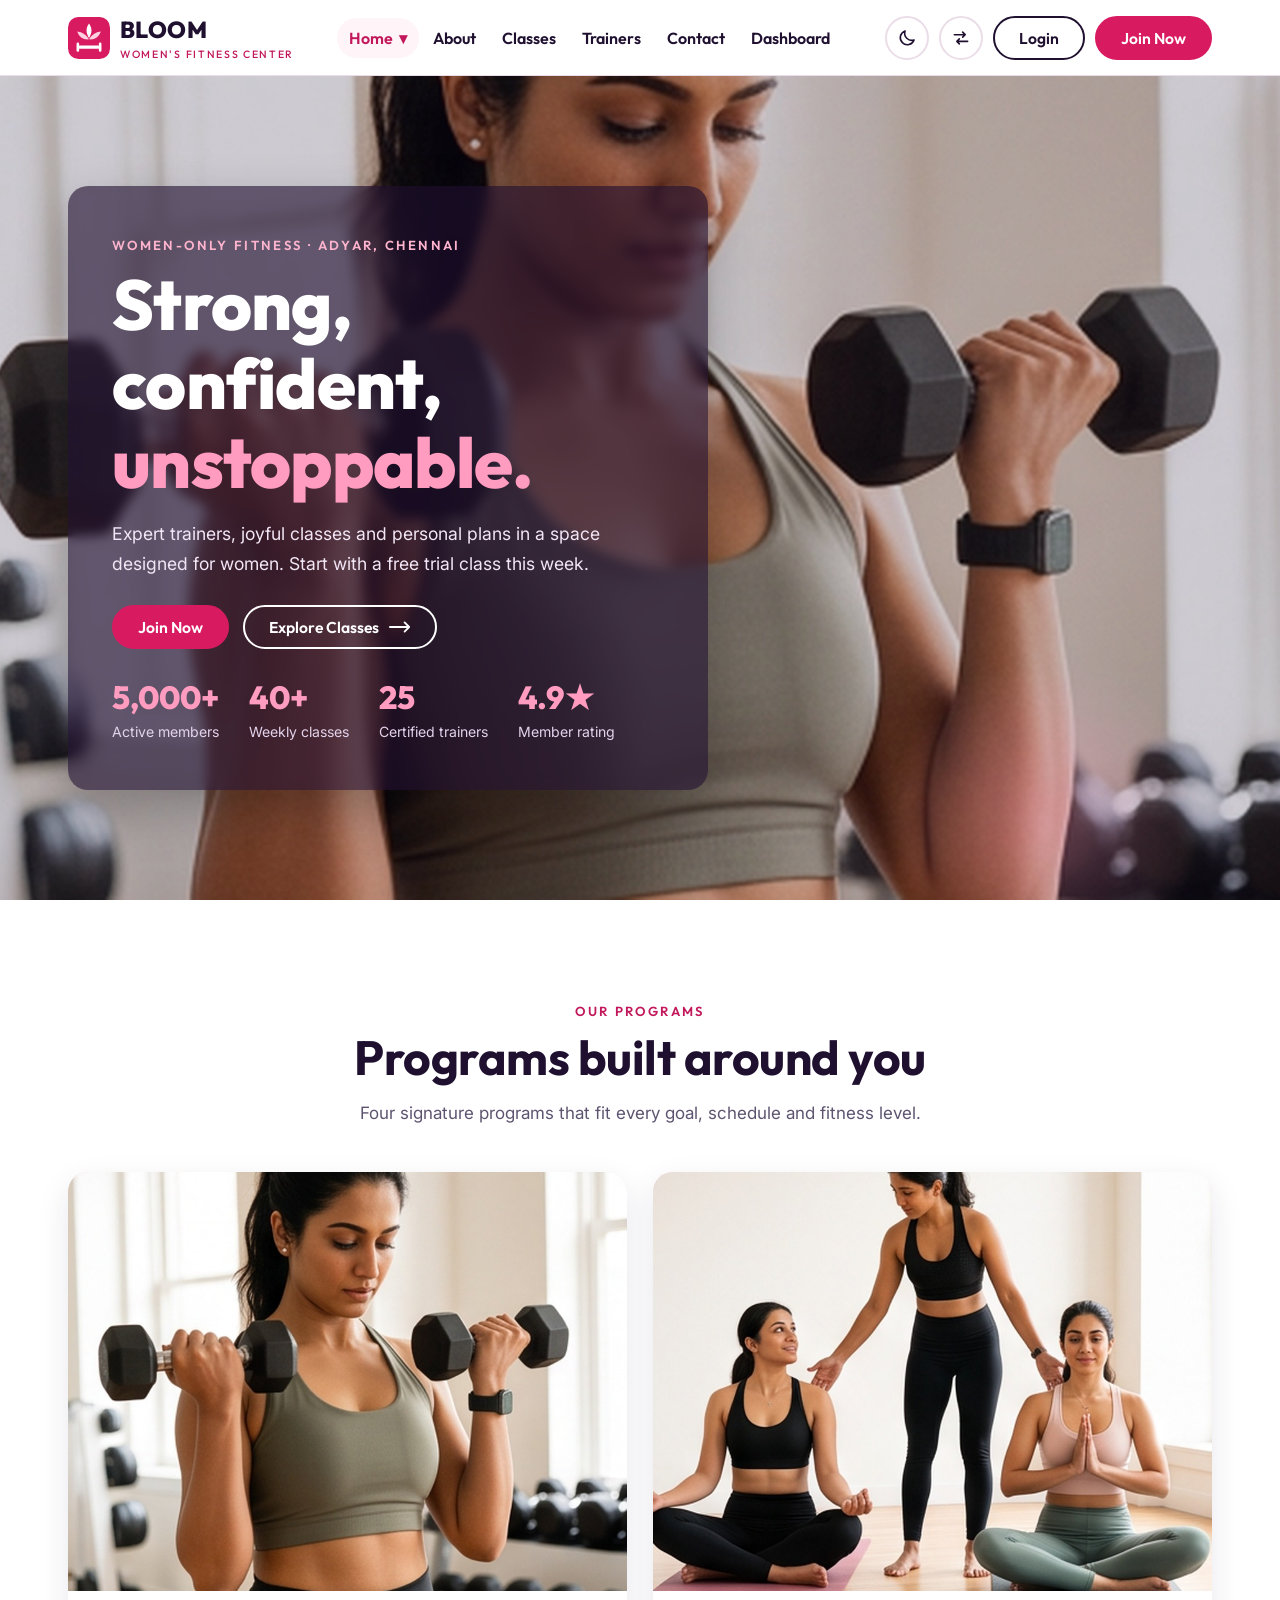
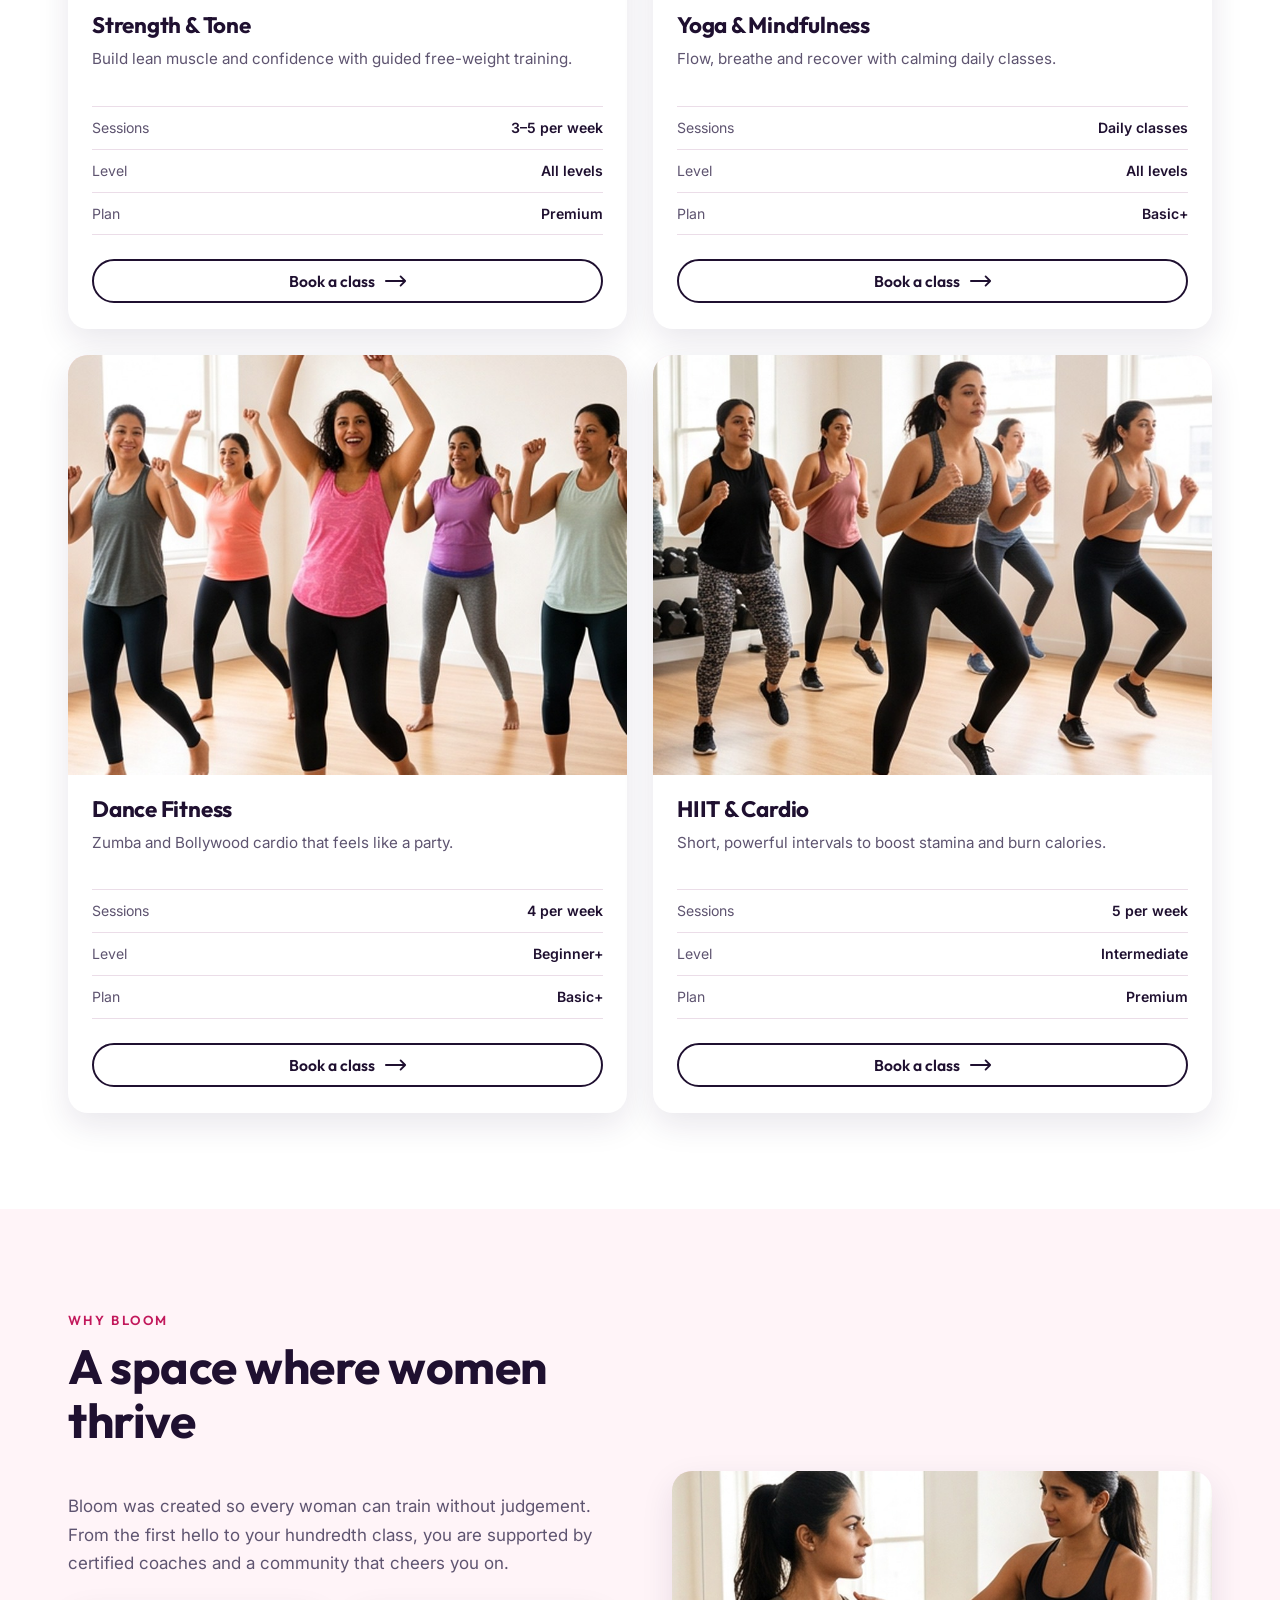
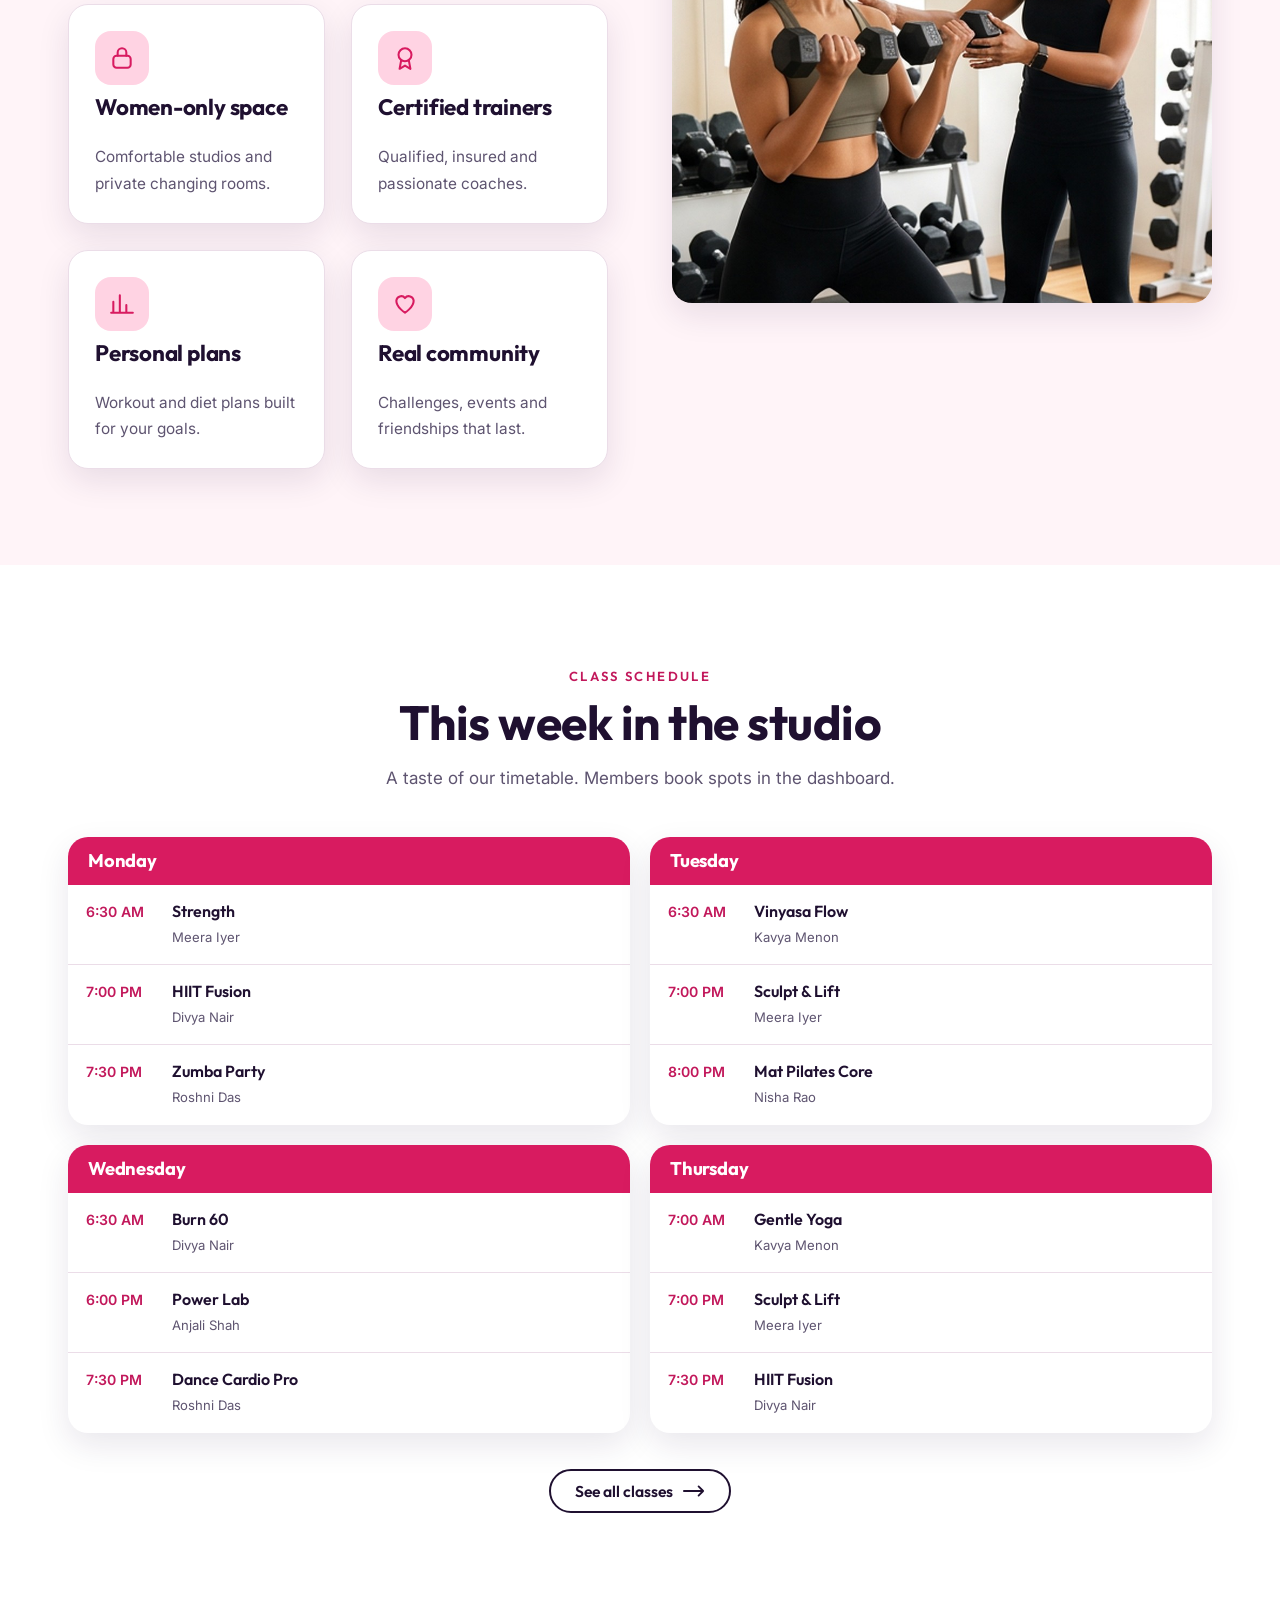
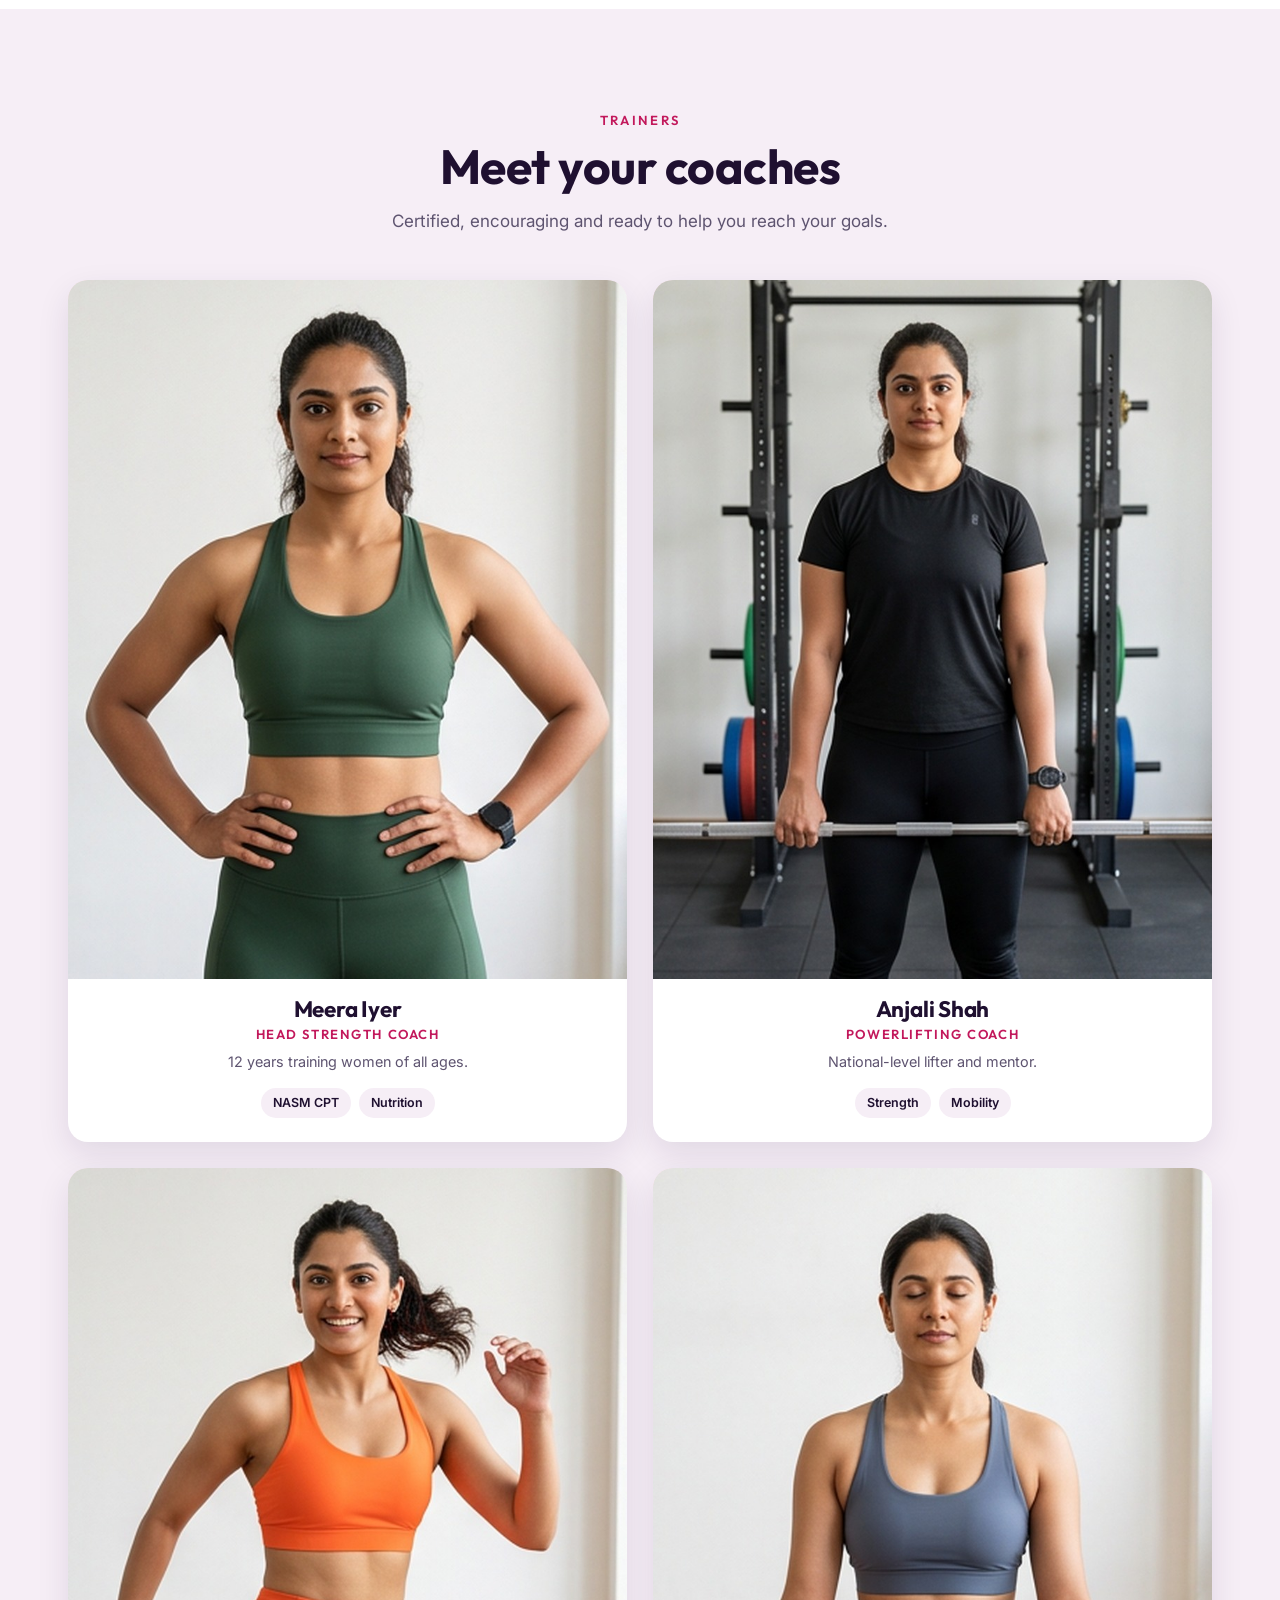
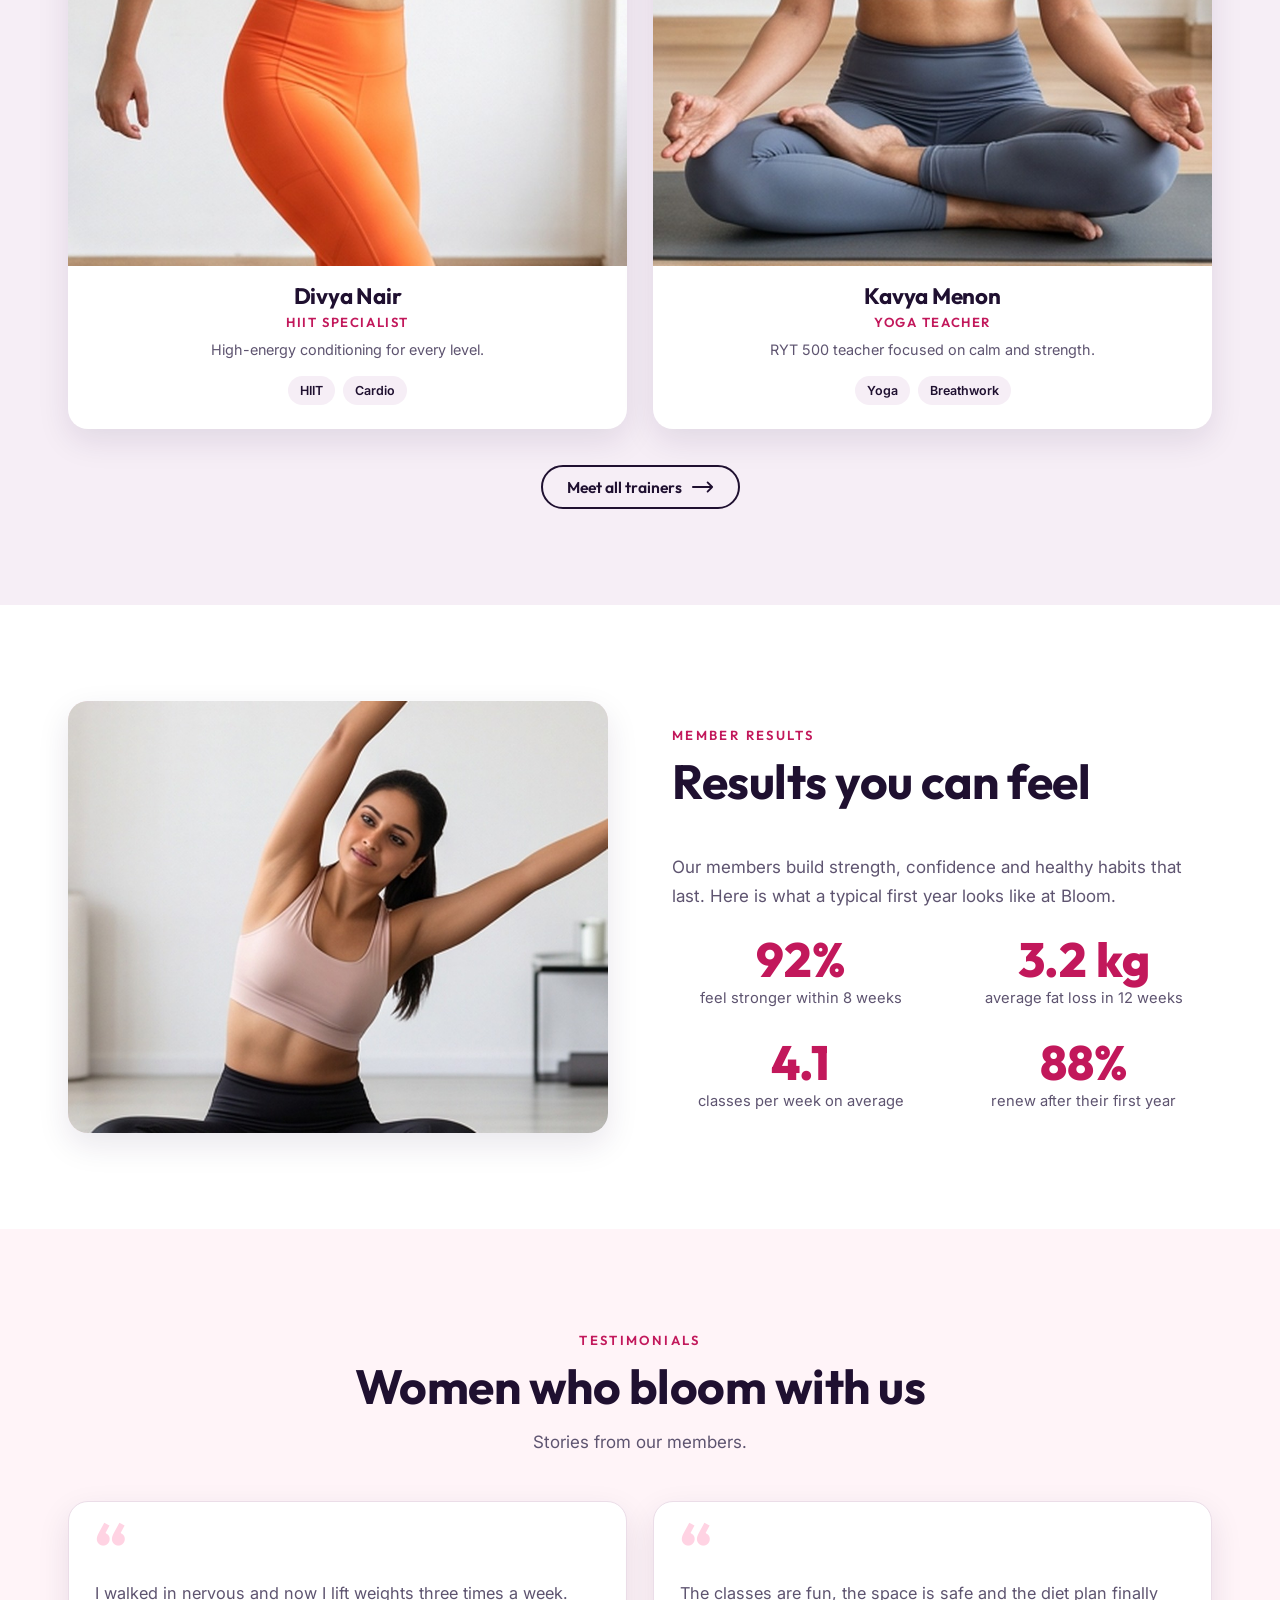
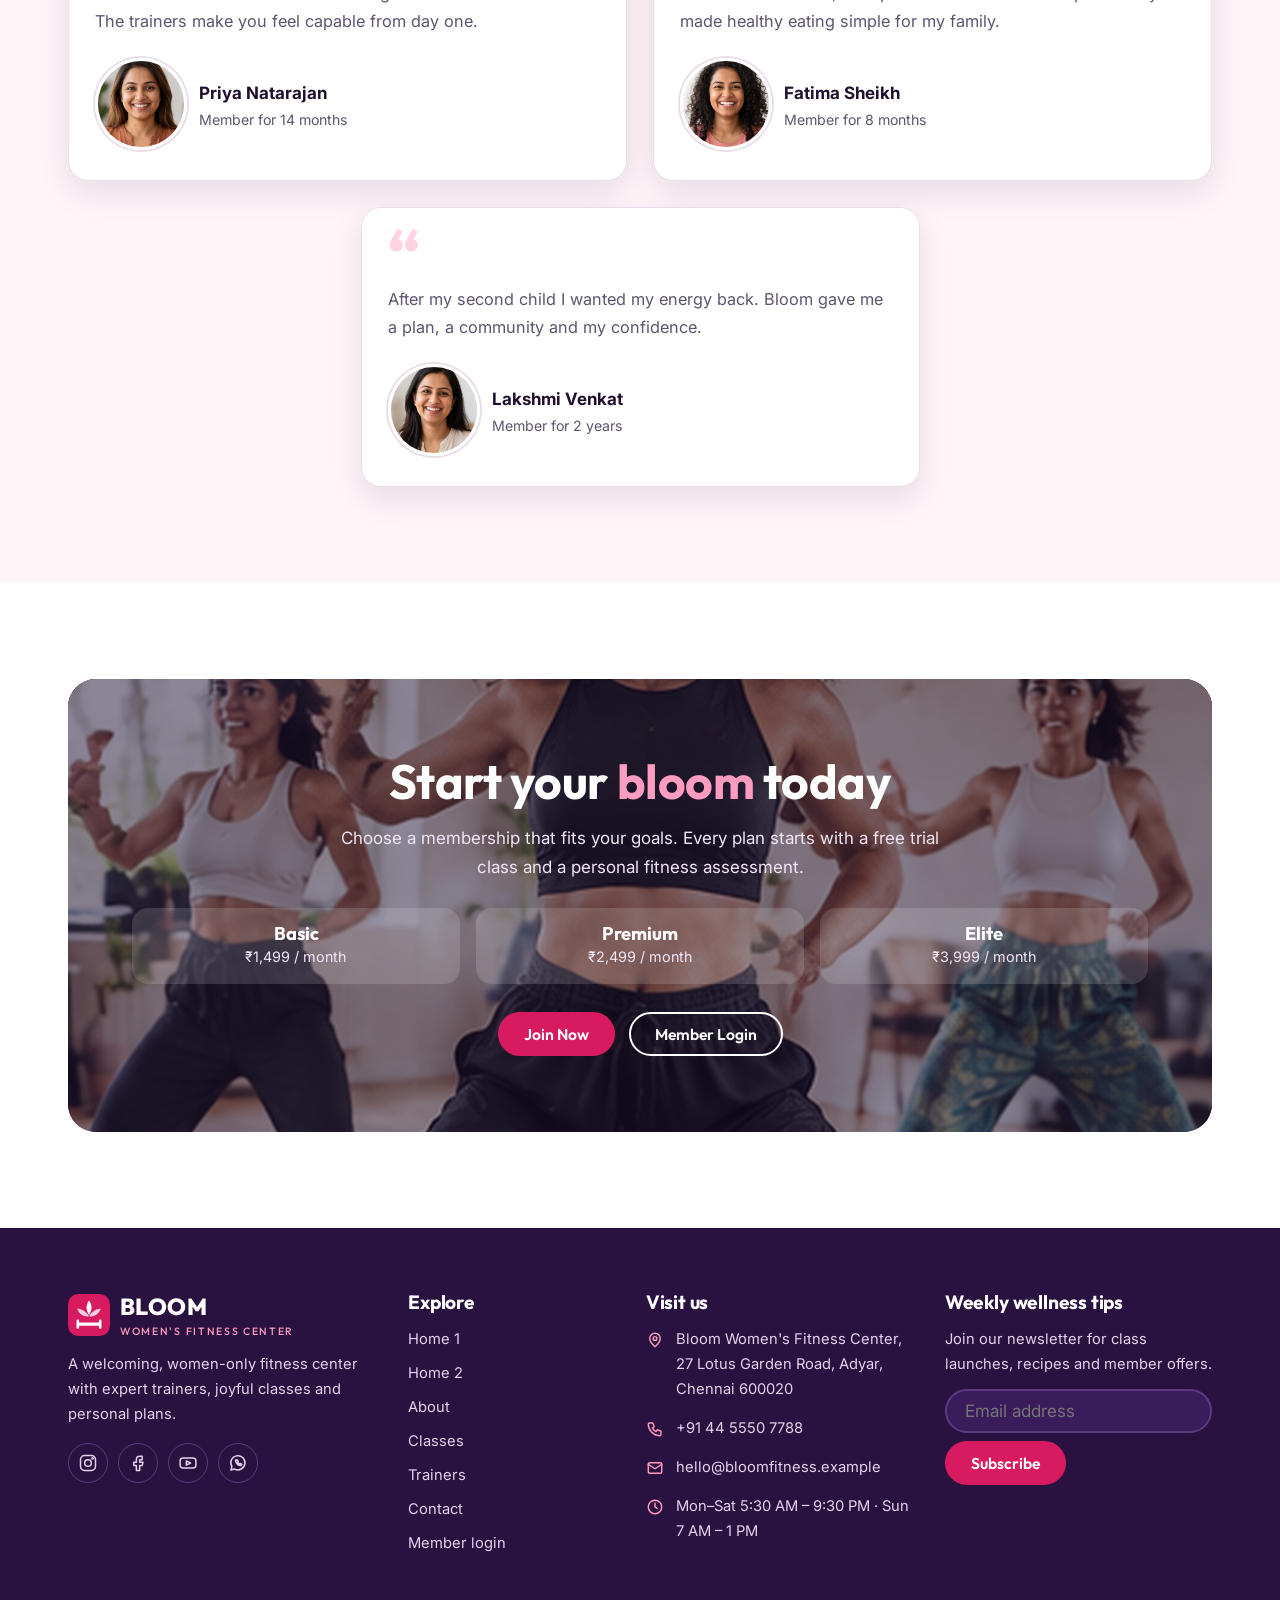
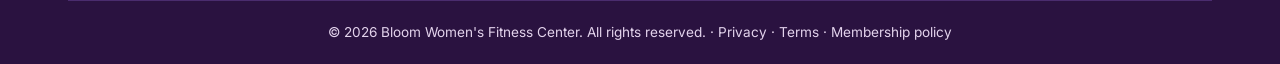
==== index.html @ cc5bb08a "first commit" ====
<!DOCTYPE html>
<html lang="en" dir="ltr">
  <head>
    <meta charset="utf-8">
    <meta name="viewport" content="width=device-width, initial-scale=1">
    <title>Women's Fitness Center in Chennai — Bloom Women's Fitness Center</title>
    <meta name="description" content="Bloom is a women-only fitness center in Chennai with expert trainers, joyful classes and a member dashboard.">
    <link rel="icon" type="image/svg+xml" href="assets/images/favicon.svg">
    <link rel="preconnect" href="https://fonts.googleapis.com">
    <link rel="preconnect" href="https://fonts.gstatic.com" crossorigin>
    <link href="https://fonts.googleapis.com/css2?family=Outfit:wght@500;600;700;800&family=Inter:wght@400;500;600&display=swap" rel="stylesheet">
    <link rel="stylesheet" href="assets/css/style.css">
    <script>
      try{var d=document.documentElement;d.dataset.theme=localStorage.getItem('theme')||'light';d.dir=localStorage.getItem('dir')||'ltr'}catch(e){}
    </script>
    <script defer src="assets/js/main.js"></script>
  </head>
  <body data-page="home1" data-layout="site">
    <div id="loader" role="status" aria-live="polite">
      <div class="ld">
        <svg viewBox="0 0 64 64" aria-hidden="true">
          <rect width="64" height="64" rx="16" fill="#D81B60"/>
          <path d="M32 10c5 7 5 14 0 22-5-8-5-15 0-22z" fill="#fff"/>
          <path d="M14 22c8 1 14 5 18 12-8 1-15-3-18-12zM50 22c-8 1-14 5-18 12 8 1 15-3 18-12z" fill="#FFD0E0"/>
          <path d="M18 46h28" stroke="#fff" stroke-width="5" stroke-linecap="round"/>
          <path d="M15 41v10M49 41v10" stroke="#fff" stroke-width="4" stroke-linecap="round"/>
        </svg>
        <b>BLOOM</b>
        <div class="ld-bar"><i></i></div>
        <span class="sr">Loading…</span>
      </div>
    </div>
    <noscript>
      <style>#loader{display:none}</style>
    </noscript>
    <div id="site-nav"></div>
    <main>
      <section class="hero">
        <div class="bgimg imgph" data-slot="img-01" aria-hidden="true"></div>
        <div class="wrap">
          <div class="hp">
            <span class="eyebrow">Women-only fitness · Adyar, Chennai</span>
            <h1>Strong, confident, <em>unstoppable.</em></h1>
            <p class="lead">
              Expert trainers, joyful classes and personal plans in a space designed for women. Start with a free trial class this week.
            </p>
            <div class="btns">
              <a class="btn btn-p" href="contact.html#join">Join Now</a>
              <a class="btn btn-w" href="classes.html">
                Explore Classes 
                <svg class="arr" viewBox="0 0 24 12" aria-hidden="true">
                  <path d="M1 6h21M17 1l5 5-5 5"/>
                </svg>
              </a>
            </div>
            <div class="hstats">
              <div><b>5,000+</b><span>Active members</span></div>
              <div><b>40+</b><span>Weekly classes</span></div>
              <div><b>25</b><span>Certified trainers</span></div>
              <div><b>4.9★</b><span>Member rating</span></div>
            </div>
          </div>
        </div>
      </section>
      <section class="sec ">
        <div class="wrap">
          <div class="head">
            <span class="eyebrow">Our programs</span>
            <h2>Programs built around you</h2>
            <p>Four signature programs that fit every goal, schedule and fitness level.</p>
          </div>
          <div class="grid g4">
            <article class="pc">
              <div class="ph">
                <div class="imgph" data-slot="img-02" data-alt="Woman lifting dumbbells during a strength workout" aria-hidden="true"></div>
              </div>
              <div class="lb">
                <h3>Strength & Tone</h3>
                <p>Build lean muscle and confidence with guided free-weight training.</p>
                <div class="facts">
                  <div><span>Sessions</span><b>3–5 per week</b></div>
                  <div><span>Level</span><b>All levels</b></div>
                  <div><span>Plan</span><b>Premium</b></div>
                </div>
                <a class="btn btn" href="dashboard.html#classes">
                  Book a class 
                  <svg class="arr" viewBox="0 0 24 12" aria-hidden="true">
                    <path d="M1 6h21M17 1l5 5-5 5"/>
                  </svg>
                </a>
              </div>
            </article>
            <article class="pc">
              <div class="ph">
                <div class="imgph" data-slot="img-03" data-alt="Women practicing yoga with an instructor" aria-hidden="true"></div>
              </div>
              <div class="lb">
                <h3>Yoga & Mindfulness</h3>
                <p>Flow, breathe and recover with calming daily classes.</p>
                <div class="facts">
                  <div><span>Sessions</span><b>Daily classes</b></div>
                  <div><span>Level</span><b>All levels</b></div>
                  <div><span>Plan</span><b>Basic+</b></div>
                </div>
                <a class="btn btn" href="dashboard.html#classes">
                  Book a class 
                  <svg class="arr" viewBox="0 0 24 12" aria-hidden="true">
                    <path d="M1 6h21M17 1l5 5-5 5"/>
                  </svg>
                </a>
              </div>
            </article>
            <article class="pc">
              <div class="ph">
                <div class="imgph" data-slot="img-04" data-alt="Group of women in black sportswear doing a dance fitness exercise" aria-hidden="true"></div>
              </div>
              <div class="lb">
                <h3>Dance Fitness</h3>
                <p>Zumba and Bollywood cardio that feels like a party.</p>
                <div class="facts">
                  <div><span>Sessions</span><b>4 per week</b></div>
                  <div><span>Level</span><b>Beginner+</b></div>
                  <div><span>Plan</span><b>Basic+</b></div>
                </div>
                <a class="btn btn" href="dashboard.html#classes">
                  Book a class 
                  <svg class="arr" viewBox="0 0 24 12" aria-hidden="true">
                    <path d="M1 6h21M17 1l5 5-5 5"/>
                  </svg>
                </a>
              </div>
            </article>
            <article class="pc">
              <div class="ph">
                <div class="imgph" data-slot="img-05" data-alt="Women exercising together in an industrial-style studio" aria-hidden="true"></div>
              </div>
              <div class="lb">
                <h3>HIIT & Cardio</h3>
                <p>Short, powerful intervals to boost stamina and burn calories.</p>
                <div class="facts">
                  <div><span>Sessions</span><b>5 per week</b></div>
                  <div><span>Level</span><b>Intermediate</b></div>
                  <div><span>Plan</span><b>Premium</b></div>
                </div>
                <a class="btn btn" href="dashboard.html#classes">
                  Book a class 
                  <svg class="arr" viewBox="0 0 24 12" aria-hidden="true">
                    <path d="M1 6h21M17 1l5 5-5 5"/>
                  </svg>
                </a>
              </div>
            </article>
          </div>
        </div>
      </section>
      <section class="sec alt">
        <div class="wrap">
          <div class="split">
            <div>
              <div class="head l">
                <span class="eyebrow">Why Bloom</span>
                <h2>A space where women thrive</h2>
              </div>
              <p>
                Bloom was created so every woman can train without judgement. From the first hello to your hundredth class, you are supported by certified coaches and a community that cheers you on.
              </p>
              <div class="grid g2" style="margin-top:26px">
                <div class="card">
                  <div class="ic">
                    <svg viewBox="0 0 24 24" aria-hidden="true">
                      <rect x="4" y="10" width="16" height="11" rx="3"/>
                      <path d="M8 10V7a4 4 0 0 1 8 0v3"/>
                    </svg>
                  </div>
                  <h3>Women-only space</h3>
                  <p>Comfortable studios and private changing rooms.</p>
                </div>
                <div class="card">
                  <div class="ic">
                    <svg viewBox="0 0 24 24" aria-hidden="true">
                      <circle cx="12" cy="9" r="6"/>
                      <path d="M8.5 14 7 22l5-3 5 3-1.5-8"/>
                    </svg>
                  </div>
                  <h3>Certified trainers</h3>
                  <p>Qualified, insured and passionate coaches.</p>
                </div>
                <div class="card">
                  <div class="ic">
                    <svg viewBox="0 0 24 24" aria-hidden="true">
                      <path d="M4 20V10M10 20V4M16 20v-7M22 20H2"/>
                    </svg>
                  </div>
                  <h3>Personal plans</h3>
                  <p>Workout and diet plans built for your goals.</p>
                </div>
                <div class="card">
                  <div class="ic">
                    <svg viewBox="0 0 24 24" aria-hidden="true">
                      <path d="M12 20s-8-5-8-11a4.5 4.5 0 0 1 8-2.5A4.5 4.5 0 0 1 20 9c0 6-8 11-8 11z"/>
                    </svg>
                  </div>
                  <h3>Real community</h3>
                  <p>Challenges, events and friendships that last.</p>
                </div>
              </div>
            </div>
            <div class="imgph" data-slot="img-06" data-alt="Woman doing strength training with a personal trainer in a gym" aria-hidden="true"></div>
          </div>
        </div>
      </section>
      <section class="sec ">
        <div class="wrap">
          <div class="head">
            <span class="eyebrow">Class schedule</span>
            <h2>This week in the studio</h2>
            <p>A taste of our timetable. Members book spots in the dashboard.</p>
          </div>
          <div class="week">
            <div class="day">
              <h3>Monday</h3>
              <div class="slots">
                <div class="slot">
                  <time>6:30 AM</time>
                  <div><b>Strength</b><span>Meera Iyer</span></div>
                </div>
                <div class="slot">
                  <time>7:00 PM</time>
                  <div><b>HIIT Fusion</b><span>Divya Nair</span></div>
                </div>
                <div class="slot">
                  <time>7:30 PM</time>
                  <div><b>Zumba Party</b><span>Roshni Das</span></div>
                </div>
              </div>
            </div>
            <div class="day">
              <h3>Tuesday</h3>
              <div class="slots">
                <div class="slot">
                  <time>6:30 AM</time>
                  <div><b>Vinyasa Flow</b><span>Kavya Menon</span></div>
                </div>
                <div class="slot">
                  <time>7:00 PM</time>
                  <div><b>Sculpt & Lift</b><span>Meera Iyer</span></div>
                </div>
                <div class="slot">
                  <time>8:00 PM</time>
                  <div><b>Mat Pilates Core</b><span>Nisha Rao</span></div>
                </div>
              </div>
            </div>
            <div class="day">
              <h3>Wednesday</h3>
              <div class="slots">
                <div class="slot">
                  <time>6:30 AM</time>
                  <div><b>Burn 60</b><span>Divya Nair</span></div>
                </div>
                <div class="slot">
                  <time>6:00 PM</time>
                  <div><b>Power Lab</b><span>Anjali Shah</span></div>
                </div>
                <div class="slot">
                  <time>7:30 PM</time>
                  <div><b>Dance Cardio Pro</b><span>Roshni Das</span></div>
                </div>
              </div>
            </div>
            <div class="day">
              <h3>Thursday</h3>
              <div class="slots">
                <div class="slot">
                  <time>7:00 AM</time>
                  <div><b>Gentle Yoga</b><span>Kavya Menon</span></div>
                </div>
                <div class="slot">
                  <time>7:00 PM</time>
                  <div><b>Sculpt & Lift</b><span>Meera Iyer</span></div>
                </div>
                <div class="slot">
                  <time>7:30 PM</time>
                  <div><b>HIIT Fusion</b><span>Divya Nair</span></div>
                </div>
              </div>
            </div>
          </div>
          <div class="btns" style="justify-content:center;margin-top:36px">
            <a class="btn btn" href="classes.html">
              See all classes 
              <svg class="arr" viewBox="0 0 24 12" aria-hidden="true">
                <path d="M1 6h21M17 1l5 5-5 5"/>
              </svg>
            </a>
          </div>
        </div>
      </section>
      <section class="sec alt2">
        <div class="wrap">
          <div class="head">
            <span class="eyebrow">Trainers</span>
            <h2>Meet your coaches</h2>
            <p>Certified, encouraging and ready to help you reach your goals.</p>
          </div>
          <div class="grid g4">
            <article class="tc">
              <div class="imgph" data-slot="img-07" data-alt="Confident woman in activewear standing in a gym" aria-hidden="true"></div>
              <div class="lb">
                <h3>Meera Iyer</h3>
                <span class="role">Head strength coach</span>
                <p>12 years training women of all ages.</p>
                <div class="chips"><span class="chip">NASM CPT</span><span class="chip">Nutrition</span></div>
              </div>
            </article>
            <article class="tc">
              <div class="imgph" data-slot="img-08" data-alt="Strong woman posing with arms crossed after a workout" aria-hidden="true"></div>
              <div class="lb">
                <h3>Anjali Shah</h3>
                <span class="role">Powerlifting coach</span>
                <p>National-level lifter and mentor.</p>
                <div class="chips"><span class="chip">Strength</span><span class="chip">Mobility</span></div>
              </div>
            </article>
            <article class="tc">
              <div class="imgph" data-slot="img-09" data-alt="Woman in sportswear standing confidently in a gym" aria-hidden="true"></div>
              <div class="lb">
                <h3>Divya Nair</h3>
                <span class="role">HIIT specialist</span>
                <p>High-energy conditioning for every level.</p>
                <div class="chips"><span class="chip">HIIT</span><span class="chip">Cardio</span></div>
              </div>
            </article>
            <article class="tc">
              <div class="imgph" data-slot="img-10" data-alt="Woman flexing during a strength training session" aria-hidden="true"></div>
              <div class="lb">
                <h3>Kavya Menon</h3>
                <span class="role">Yoga teacher</span>
                <p>RYT 500 teacher focused on calm and strength.</p>
                <div class="chips"><span class="chip">Yoga</span><span class="chip">Breathwork</span></div>
              </div>
            </article>
          </div>
          <div class="btns" style="justify-content:center;margin-top:36px">
            <a class="btn btn" href="trainers.html">
              Meet all trainers 
              <svg class="arr" viewBox="0 0 24 12" aria-hidden="true">
                <path d="M1 6h21M17 1l5 5-5 5"/>
              </svg>
            </a>
          </div>
        </div>
      </section>
      <section class="sec ">
        <div class="wrap">
          <div class="split rev">
            <div>
              <div class="head l">
                <span class="eyebrow">Member results</span>
                <h2>Results you can feel</h2>
              </div>
              <p>
                Our members build strength, confidence and healthy habits that last. Here is what a typical first year looks like at Bloom.
              </p>
              <div class="grid g2" style="margin-top:24px">
                <div class="stat"><b>92%</b><span>feel stronger within 8 weeks</span></div>
                <div class="stat"><b>3.2 kg</b><span>average fat loss in 12 weeks</span></div>
                <div class="stat"><b>4.1</b><span>classes per week on average</span></div>
                <div class="stat"><b>88%</b><span>renew after their first year</span></div>
              </div>
            </div>
            <div class="imgph" data-slot="img-11" data-alt="Woman stretching in a bright minimalist studio" aria-hidden="true"></div>
          </div>
        </div>
      </section>
      <section class="sec alt">
        <div class="wrap">
          <div class="head">
            <span class="eyebrow">Testimonials</span>
            <h2>Women who bloom with us</h2>
            <p>Stories from our members.</p>
          </div>
          <div class="grid ">
            <div class="card qc">
              <span class="qm">“</span>
              <p>
                I walked in nervous and now I lift weights three times a week. The trainers make you feel capable from day one.
              </p>
              <div class="who">
                <span class="av pic imgph" data-slot="img-12"></span>
                <div><b>Priya Natarajan</b><small>Member for 14 months</small></div>
              </div>
            </div>
            <div class="card qc">
              <span class="qm">“</span>
              <p>
                The classes are fun, the space is safe and the diet plan finally made healthy eating simple for my family.
              </p>
              <div class="who">
                <span class="av pic imgph" data-slot="img-13"></span>
                <div><b>Fatima Sheikh</b><small>Member for 8 months</small></div>
              </div>
            </div>
            <div class="card qc">
              <span class="qm">“</span>
              <p>
                After my second child I wanted my energy back. Bloom gave me a plan, a community and my confidence.
              </p>
              <div class="who">
                <span class="av pic imgph" data-slot="img-14"></span>
                <div><b>Lakshmi Venkat</b><small>Member for 2 years</small></div>
              </div>
            </div>
          </div>
        </div>
      </section>
      <section class="sec ">
        <div class="wrap">
          <div class="cta">
            <div class="bgimg imgph" data-slot="img-15" aria-hidden="true"></div>
            <h2>Start your <em>bloom</em>  today</h2>
            <p>
              Choose a membership that fits your goals. Every plan starts with a free trial class and a personal fitness assessment.
            </p>
            <div class="mini">
              <div><b>Basic</b> ₹1,499 / month</div>
              <div><b>Premium</b> ₹2,499 / month</div>
              <div><b>Elite</b> ₹3,999 / month</div>
            </div>
            <div class="btns">
              <a class="btn btn-p" href="contact.html#join">Join Now</a>
              <a class="btn btn-w" href="login.html">Member Login</a>
            </div>
          </div>
        </div>
      </section>
    </main>
    <div id="site-footer"></div>
  </body>
</html>
---- assets/css/style.css ----
:root {
  --bg: #fff;
  --surface: #fff;
  --alt: #FFF4F8;
  --alt2: #F6EEF6;
  --ink: #1F1030;
  --muted: #5E5470;
  --line: #EBDDE8;
  --brand: #D81B60;
  --brandD: #B3124D;
  --brandT: #C2185B;
  --soft: #FFD3E3;
  --plum: #2A1240;
  --sh: 0 12px 32px rgba(42,18,64,.10);
  --nav-h: 76px;
  --hero-h: clamp(400px,52vh,500px);
  --ctl: 44px;
  --r: 20px;
  --dhh: 64px;
}

[data-theme=dark] {
  --bg: #140A1F;
  --surface: #21123A;
  --alt: #1A0E2C;
  --alt2: #1D1030;
  --ink: #F6ECF6;
  --muted: #BFB0CF;
  --line: #38235A;
  --brandT: #FF8DB4;
  --soft: #4A2150;
  --sh: 0 12px 32px rgba(0,0,0,.45);
}

* {
  box-sizing: border-box;
  margin: 0;
}

html {
  scroll-behavior: smooth;
  scroll-padding-top: 90px;
}

body {
  font: 400 1.0625rem/1.7 "Inter",system-ui,-apple-system,"Segoe UI",sans-serif;
  background: var(--bg);
  color: var(--ink);
  overflow-wrap: anywhere;
}

img {
  max-width: 100%;
  display: block;
}

a {
  color: inherit;
  text-decoration: none;
}

h1,h2,h3,h4 {
  font-family: "Outfit","Inter",sans-serif;
  font-weight: 700;
  line-height: 1.12;
  color: var(--ink);
  letter-spacing: -.01em;
}

h1 {
  font-size: clamp(2.4rem,6vw,4.4rem);
  font-weight: 800;
}

h2 {
  font-size: clamp(1.9rem,4vw,3rem);
}

h3 {
  font-size: 1.4rem;
}

h4 {
  font-size: 1.1rem;
}

.wrap {
  width: 100%;
  max-width: 1200px;
  margin-inline: auto;
  padding-inline: clamp(14px,4vw,28px);
}

.eyebrow {
  display: inline-block;
  color: var(--brandT);
  font: 600 .82rem "Outfit",sans-serif;
  letter-spacing: .18em;
  text-transform: uppercase;
  margin-bottom: 12px;
}

.sec {
  padding-block: clamp(56px,8vw,96px);
  background: var(--bg);
}

.sec.alt {
  background: var(--alt);
}

.sec.alt2 {
  background: var(--alt2);
}

.dk {
  --ink: #fff;
  --muted: #E3D3EC;
  --line: rgba(255,255,255,.2);
  --surface: #3A1B5C;
  --brandT: #FF9CBF;
  background: var(--plum);
  color: #fff;
}

.head {
  max-width: 720px;
  margin: 0 auto 44px;
  text-align: center;
}

.head p {
  color: var(--muted);
  margin-top: 14px;
}

.head.l {
  margin-inline: 0;
  text-align: start;
}

.btn {
  display: inline-flex;
  align-items: center;
  justify-content: center;
  gap: 10px;
  height: var(--ctl);
  padding: 0 24px;
  border-radius: 999px;
  font: 600 .98rem "Outfit",sans-serif;
  border: 2px solid var(--ink);
  background: transparent;
  color: var(--ink);
  cursor: pointer;
  white-space: nowrap;
  transition: transform .15s,background .15s;
}

.btn:hover {
  transform: translateY(-2px);
}

.btn-p {
  background: var(--brand);
  border-color: var(--brand);
  color: #fff;
}

.btn-p:hover {
  background: var(--brandD);
  border-color: var(--brandD);
}

.btn-w {
  border-color: #fff;
  color: #fff;
}

.btns {
  display: flex;
  flex-wrap: wrap;
  gap: 14px;
}

.arr {
  width: 22px;
  height: 12px;
  fill: none;
  stroke: currentColor;
  stroke-width: 2;
  stroke-linecap: round;
  stroke-linejoin: round;
  flex: none;
}

[dir=rtl] .arr {
  transform: scaleX(-1);
}

:focus-visible {
  outline: 3px solid var(--brand);
  outline-offset: 2px;
}

.dk :focus-visible,.hero :focus-visible,.phero :focus-visible {
  outline-color: #fff;
}

.sr {
  position: absolute;
  width: 1px;
  height: 1px;
  overflow: hidden;
  clip: rect(0 0 0 0);
  white-space: nowrap;
}

#site-nav {
  position: sticky;
  top: 0;
  z-index: 60;
}

.nav {
  position: relative;
  background: var(--bg);
  border-bottom: 1px solid var(--line);
  height: var(--nav-h);
}

.nav .wrap {
  max-width: 1360px;
  display: flex;
  align-items: center;
  justify-content: space-between;
  height: 100%;
  gap: 16px;
}

.logo {
  display: flex;
  align-items: center;
  gap: 10px;
  flex: none;
}

.logo svg {
  width: 42px;
  height: 42px;
  flex: none;
}

.logo .lt {
  display: grid;
  line-height: 1;
}

.logo b {
  font: 800 1.45rem "Outfit",sans-serif;
  letter-spacing: .02em;
  color: var(--ink);
}

.logo small {
  font: 500 .66rem "Outfit",sans-serif;
  letter-spacing: .16em;
  text-transform: uppercase;
  color: var(--brandT);
  margin-top: 3px;
  white-space: nowrap;
}

.panel {
  position: absolute;
  inset-inline: 0;
  top: var(--nav-h);
  flex-direction: column;
  align-items: stretch;
  gap: 16px;
  background: var(--bg);
  border-bottom: 1px solid var(--line);
  padding: 16px clamp(14px,4vw,28px) 22px;
  max-height: calc(100vh - var(--nav-h));
  overflow-y: auto;
  display: none;
}

.panel.open {
  display: flex;
}

.links {
  display: flex;
  flex-direction: column;
  align-items: stretch;
  list-style: none;
  padding: 0;
}

.links>li {
  position: relative;
}

.links a,.dd-btn {
  display: flex;
  align-items: center;
  justify-content: space-between;
  gap: 6px;
  width: 100%;
  padding: 14px 12px;
  font: 600 1rem "Outfit",sans-serif;
  background: none;
  border: 0;
  color: var(--ink);
  cursor: pointer;
  white-space: nowrap;
  border-radius: 10px;
}

.links .on {
  color: var(--brandT);
  background: var(--alt);
}

.dd-menu {
  display: none;
  list-style: none;
  padding: 0 0 0 14px;
}

.dd.open .dd-menu {
  display: block;
}

[dir=rtl] .dd-menu {
  padding: 0 14px 0 0;
}

.dd-menu small {
  display: block;
  font: 500 .75rem Inter,sans-serif;
  color: var(--muted);
}

.actions {
  display: flex;
  flex-wrap: wrap;
  align-items: center;
  gap: 10px;
}

.actions .btn {
  flex: 1 1 140px;
}

.icon-btn {
  height: var(--ctl);
  width: var(--ctl);
  min-width: var(--ctl);
  border-radius: 50%;
  border: 2px solid var(--line);
  background: var(--surface);
  color: var(--ink);
  cursor: pointer;
  display: inline-grid;
  place-items: center;
  flex: none;
}

.icon-btn svg {
  width: 20px;
  height: 20px;
  fill: none;
  stroke: currentColor;
  stroke-width: 1.9;
  stroke-linecap: round;
  stroke-linejoin: round;
}

@media(hover:hover) {
  .icon-btn:hover {
    background: var(--brand);
    border-color: var(--brand);
    color: #fff;
  }
}

.burger {
  display: inline-grid;
}

.burger svg.x {
  display: none;
}

.burger[aria-expanded=true] svg.m {
  display: none;
}

.burger[aria-expanded=true] svg.x {
  display: block;
}

.burger[aria-expanded=true] {
  background: var(--brand);
  border-color: var(--brand);
  color: #fff;
}

@media(min-width:1181px) {
  .burger {
    display: none;
  }
  .panel {
    display: contents!important;
  }
  .links {
    flex-direction: row;
    align-items: center;
    gap: 2px;
  }
  .links a,.dd-btn {
    width: auto;
    padding: 10px 12px;
    border-radius: 999px;
  }
  .dd-menu {
    position: absolute;
    inset-inline-start: 0;
    top: 100%;
    min-width: 200px;
    background: var(--surface);
    border: 1px solid var(--line);
    border-radius: 16px;
    box-shadow: var(--sh);
    padding: 8px;
    z-index: 5;
  }
  [dir=rtl] .dd-menu {
    padding: 8px;
  }
  .actions {
    flex-wrap: nowrap;
  }
  .actions .btn {
    flex: none;
  }
}

.hero {
  position: relative;
  width: 100%;
  min-height: calc(100vh - var(--nav-h));
  min-height: calc(100svh - var(--nav-h));
  display: flex;
  align-items: center;
  color: #fff;
  overflow: hidden;
  background: var(--plum);
}

.bgimg {
  position: absolute;
  inset: 0;
  width: 100%;
  height: 100%;
  object-fit: cover;
}

.hero::after,.phero::after {
  content: "";
  position: absolute;
  inset: 0;
  background: rgba(31,16,48,.22);
  pointer-events: none;
}

.hero>.wrap,.phero>.wrap {
  position: relative;
  z-index: 1;
}

.hp {
  max-width: 640px;
  background: rgba(31,16,48,.62);
  backdrop-filter: blur(6px);
  -webkit-backdrop-filter: blur(6px);
  padding: clamp(24px,4vw,44px);
  border-radius: var(--r);
  box-shadow: 0 20px 50px rgba(0,0,0,.25);
}

.hp h1 {
  color: #fff;
}

.hp h1 em {
  font-style: normal;
  color: #FF9CBF;
}

.hp .lead {
  color: #F2E6F6;
  margin: 18px 0 26px;
  font-size: 1.1rem;
}

.hp .eyebrow {
  color: #FFB4CE;
}

.hero.c {
  text-align: center;
  justify-content: center;
}

.hero.c .hp {
  max-width: 780px;
  margin-inline: auto;
}

.hero.c .btns {
  justify-content: center;
}

.hstats {
  display: flex;
  flex-wrap: wrap;
  gap: 14px 30px;
  margin-top: 28px;
}

.hstats b {
  display: block;
  font: 800 2rem "Outfit",sans-serif;
  color: #FF9CBF;
}

.hstats span {
  font-size: .88rem;
  color: #E3D3EC;
}

.phero {
  position: relative;
  height: var(--hero-h);
  display: flex;
  align-items: center;
  overflow: hidden;
  color: #fff;
  background: var(--plum);
}

.phero .hp {
  max-width: 600px;
  padding: clamp(20px,3.4vw,36px);
}

.phero h1 {
  font-size: clamp(2.1rem,5vw,3.4rem);
  color: #fff;
}

.phero .sub {
  color: #F2E6F6;
  margin-top: 12px;
}

.split {
  display: grid;
  grid-template-columns: repeat(2,minmax(0,1fr));
  gap: clamp(24px,5vw,72px);
  align-items: center;
}

.split>* {
  min-width: 0;
}

.split.rev>:first-child {
  order: 2;
}

.split p {
  color: var(--muted);
  margin-top: 14px;
}

.split>img {
  width: 100%;
  aspect-ratio: 5/4;
  object-fit: cover;
  border-radius: var(--r);
  box-shadow: var(--sh);
}

@media(max-width:900px) {
  .split {
    grid-template-columns: minmax(0,1fr);
  }
  .split.rev>:first-child {
    order: 0;
  }
}

.grid {
  display: grid;
  gap: 26px;
  grid-template-columns: repeat(3,minmax(0,1fr));
}

.grid.g4 {
  grid-template-columns: repeat(4,minmax(0,1fr));
}

.grid.g2 {
  grid-template-columns: repeat(2,minmax(0,1fr));
}

@media(max-width:1366px) {
  .grid,.grid.g4 {
    grid-template-columns: repeat(2,minmax(0,1fr));
  }
  .grid:not(.g4):not(.g2)>:last-child:nth-child(odd) {
    grid-column: 1/-1;
    width: calc(50% - 13px);
    justify-self: center;
  }
}

@media(max-width:600px) {
  .grid,.grid.g4,.grid.g2 {
    grid-template-columns: minmax(0,1fr);
  }
  .grid:not(.g4):not(.g2)>:last-child:nth-child(odd) {
    width: 100%;
  }
}

.card {
  display: flex;
  flex-direction: column;
  gap: 10px;
  background: var(--surface);
  border: 1px solid var(--line);
  border-radius: var(--r);
  padding: 26px;
  min-width: 0;
  box-shadow: var(--sh);
  position: relative;
}

.card p {
  color: var(--muted);
  font-size: .96rem;
}

.ic {
  width: 54px;
  height: 54px;
  border-radius: 16px;
  background: var(--soft);
  color: var(--brand);
  display: grid;
  place-items: center;
  flex: none;
}

[data-theme=dark] .ic {
  color: #FF9CBF;
}

.ic svg {
  width: 26px;
  height: 26px;
  fill: none;
  stroke: currentColor;
  stroke-width: 1.9;
  stroke-linecap: round;
  stroke-linejoin: round;
}

.big {
  font: 800 3rem "Outfit",sans-serif;
  color: var(--brandT);
  line-height: 1;
}

.pc {
  display: flex;
  flex-direction: column;
  background: var(--surface);
  border-radius: var(--r);
  box-shadow: var(--sh);
  overflow: hidden;
  min-width: 0;
  transition: transform .25s;
}

.pc:hover {
  transform: translateY(-6px);
}

.pc .ph {
  position: relative;
}

.pc .ph img {
  width: 100%;
  aspect-ratio: 4/3;
  object-fit: cover;
}

.pc .tag {
  position: absolute;
  inset-inline-start: 14px;
  top: 14px;
  background: var(--brand);
  color: #fff;
  font: 600 .78rem "Outfit",sans-serif;
  padding: 5px 14px;
  border-radius: 999px;
}

.pc .lb {
  display: flex;
  flex-direction: column;
  flex: 1;
  gap: 8px;
  padding: 22px 24px 26px;
}

.pc h3 {
  white-space: nowrap;
  overflow: hidden;
  text-overflow: ellipsis;
}

.pc p {
  color: var(--muted);
  font-size: .95rem;
  min-height: 3.4em;
}

.facts {
  margin-top: auto;
  border-top: 1px solid var(--line);
}

.facts div {
  display: flex;
  justify-content: space-between;
  gap: 10px;
  padding: 9px 0;
  border-bottom: 1px solid var(--line);
  font-size: .88rem;
}

.facts span {
  color: var(--muted);
}

.facts b {
  font-weight: 600;
  text-align: end;
}

.pc .btn {
  margin-top: 16px;
}

.tc {
  text-align: center;
  background: var(--surface);
  border-radius: var(--r);
  box-shadow: var(--sh);
  overflow: hidden;
  display: flex;
  flex-direction: column;
  min-width: 0;
}

.tc img {
  width: 100%;
  aspect-ratio: 4/5;
  object-fit: cover;
}

.tc .lb {
  padding: 18px 20px 24px;
  display: flex;
  flex-direction: column;
  gap: 4px;
  flex: 1;
}

.tc .role {
  color: var(--brandT);
  font: 600 .82rem "Outfit",sans-serif;
  letter-spacing: .12em;
  text-transform: uppercase;
}

.tc p {
  color: var(--muted);
  font-size: .9rem;
  margin-top: 4px;
}

.chips {
  display: flex;
  flex-wrap: wrap;
  gap: 8px;
  justify-content: center;
  margin-top: auto;
  padding-top: 10px;
}

.chip {
  display: inline-block;
  padding: 4px 12px;
  border-radius: 999px;
  background: var(--alt2);
  font-size: .78rem;
  font-weight: 600;
  color: var(--ink);
  white-space: nowrap;
}

.chip.ok {
  background: #DDF7E6;
  color: #0E5C2B;
}

.chip.warn {
  background: #FFF1C9;
  color: #7A5200;
}

.chip.bad {
  background: #FFE0DD;
  color: #9B1C12;
}

.chip.pk {
  background: var(--soft);
  color: var(--brandD);
}

[data-theme=dark] .chip.ok {
  background: #12402A;
  color: #9FF0BE;
}

[data-theme=dark] .chip.warn {
  background: #4A3A10;
  color: #FFE08A;
}

[data-theme=dark] .chip.bad {
  background: #4B1B17;
  color: #FFB4AB;
}

[data-theme=dark] .chip.pk {
  color: #FFB4CE;
}

.av {
  width: 56px;
  height: 56px;
  border-radius: 50%;
  background: var(--brand);
  color: #fff;
  display: grid;
  place-items: center;
  font: 700 1.2rem "Outfit",sans-serif;
  flex: none;
}

.stat {
  text-align: center;
}

.stat b {
  display: block;
  font: 800 3rem "Outfit",sans-serif;
  color: var(--brandT);
  line-height: 1;
}

.stat span {
  color: var(--muted);
  font-size: .92rem;
}

.band {
  padding-block: 38px;
}

.band .wrap {
  display: grid;
  grid-template-columns: repeat(4,1fr);
  gap: 20px;
  text-align: center;
}

.band b {
  display: block;
  font: 800 2.6rem "Outfit",sans-serif;
  color: #FF9CBF;
}

.band span {
  font-size: .92rem;
  color: #E3D3EC;
}

@media(max-width:700px) {
  .band .wrap {
    grid-template-columns: 1fr 1fr;
  }
}

.clist {
  list-style: none;
  padding: 0;
  display: grid;
  gap: 12px;
  margin-top: 16px;
}

.clist li {
  display: flex;
  gap: 12px;
  color: var(--muted);
}

.clist li::before {
  content: "";
  width: 20px;
  height: 20px;
  margin-top: 4px;
  flex: none;
  border-radius: 50%;
  background: var(--brand) url("data:image/svg+xml,%3Csvg xmlns='http://www.w3.org/2000/svg' viewBox='0 0 24 24' fill='none' stroke='%23fff' stroke-width='3.2' stroke-linecap='round' stroke-linejoin='round'%3E%3Cpath d='M6 12.5l4 4 8-9'/%3E%3C/svg%3E") center/12px no-repeat;
}

.tl {
  list-style: none;
  padding: 0;
  display: grid;
  gap: 20px;
  counter-reset: s;
}

.tl li {
  display: grid;
  grid-template-columns: 48px minmax(0,1fr);
  gap: 16px;
}

.tl li::before {
  counter-increment: s;
  content: counter(s);
  width: 48px;
  height: 48px;
  border-radius: 50%;
  background: var(--brand);
  color: #fff;
  display: grid;
  place-items: center;
  font: 700 1.2rem "Outfit",sans-serif;
}

.tl p {
  margin-top: 2px!important;
  font-size: .95rem;
}

.stepper {
  display: grid;
  grid-template-columns: repeat(4,minmax(0,1fr));
  gap: 24px;
  position: relative;
}

.stepper::before {
  content: "";
  position: absolute;
  top: 27px;
  inset-inline: 12%;
  border-top: 3px dashed var(--soft);
}

.stepper div {
  position: relative;
  text-align: center;
}

.stepper i {
  width: 56px;
  height: 56px;
  border-radius: 50%;
  background: var(--brand);
  color: #fff;
  display: grid;
  place-items: center;
  margin: 0 auto 14px;
  font: 700 1.4rem "Outfit",sans-serif;
  font-style: normal;
}

.stepper p {
  color: var(--muted);
  font-size: .93rem;
}

@media(max-width:1366px) {
  .stepper {
    grid-template-columns: repeat(2,minmax(0,1fr));
    row-gap: 32px;
  }
  .stepper::before {
    display: none;
  }
}

@media(max-width:600px) {
  .stepper {
    grid-template-columns: minmax(0,1fr);
  }
}

.crow {
  display: grid;
  grid-template-columns: 260px minmax(0,1fr) auto;
  gap: 28px;
  align-items: center;
  background: var(--surface);
  border-radius: var(--r);
  box-shadow: var(--sh);
  padding: 16px;
  margin-bottom: 20px;
}

.crow img {
  width: 100%;
  aspect-ratio: 4/3;
  object-fit: cover;
  border-radius: 14px;
}

.crow p {
  color: var(--muted);
  font-size: .95rem;
}

.crow .ct {
  display: flex;
  flex-direction: column;
  align-items: flex-end;
  gap: 12px;
  padding-inline-end: 12px;
}

.price {
  font: 800 1.8rem "Outfit",sans-serif;
  color: var(--brandT);
  white-space: nowrap;
}

@media(max-width:900px) {
  .crow {
    grid-template-columns: minmax(0,1fr);
  }
  .crow .ct {
    align-items: flex-start;
    padding: 0 8px 8px;
  }
}

.gal {
  display: grid;
  grid-template-columns: repeat(2,minmax(0,1fr));
  gap: 20px;
}

.gal img {
  width: 100%;
  aspect-ratio: 16/10;
  object-fit: cover;
  border-radius: var(--r);
}

@media(max-width:600px) {
  .gal {
    grid-template-columns: minmax(0,1fr);
  }
}

.week {
  display: grid;
  grid-template-columns: repeat(4,minmax(0,1fr));
  gap: 20px;
}

.day {
  background: var(--surface);
  border-radius: var(--r);
  box-shadow: var(--sh);
  overflow: hidden;
  display: flex;
  flex-direction: column;
}

.day h3 {
  padding: 14px 20px;
  background: var(--brand);
  color: #fff;
  font-size: 1.15rem;
}

.slots {
  display: grid;
  grid-auto-rows: 1fr;
  flex: 1;
}

.slot {
  display: grid;
  grid-template-columns: 78px minmax(0,1fr);
  gap: 12px;
  padding: 14px 20px;
  border-bottom: 1px solid var(--line);
  align-items: center;
}

.slot:last-child {
  border: 0;
}

.slot time {
  font-weight: 600;
  color: var(--brandT);
  font-size: .88rem;
}

.slot b {
  display: block;
  font: 600 1rem "Outfit",sans-serif;
}

.slot span {
  font-size: .82rem;
  color: var(--muted);
}

@media(max-width:1366px) {
  .week {
    grid-template-columns: repeat(2,minmax(0,1fr));
  }
}

@media(max-width:600px) {
  .week {
    grid-template-columns: minmax(0,1fr);
  }
}

.plan {
  display: flex;
  flex-direction: column;
  gap: 12px;
  background: var(--surface);
  border: 2px solid var(--line);
  border-radius: var(--r);
  padding: 28px;
  color: var(--ink);
}

.plan.hot {
  border-color: var(--brand);
  box-shadow: var(--sh);
}

.plan .pr {
  font: 800 2.4rem "Outfit",sans-serif;
  color: var(--brandT);
}

.plan .pr small {
  font: 500 .9rem Inter,sans-serif;
  color: var(--muted);
}

.plan .btn {
  margin-top: auto;
}

.cta {
  position: relative;
  overflow: hidden;
  color: #fff;
  border-radius: 28px;
  padding: clamp(36px,7vw,76px) clamp(20px,5vw,64px);
  text-align: center;
  background: var(--plum);
}

.cta .bgimg {
  border-radius: inherit;
}

.cta::after {
  content: "";
  position: absolute;
  inset: 0;
  background: rgba(31,16,48,.5);
}

.cta>*:not(.bgimg) {
  position: relative;
  z-index: 1;
}

.cta h2 {
  color: #fff;
  max-width: 760px;
  margin-inline: auto;
}

.cta p {
  color: #F2E6F6;
  max-width: 620px;
  margin: 16px auto 26px;
}

.cta .btns {
  justify-content: center;
}

.cta h2 em {
  font-style: normal;
  color: #FF9CBF;
}

.mini {
  display: grid;
  grid-template-columns: repeat(3,minmax(0,1fr));
  gap: 16px;
  margin: 0 0 28px;
}

.mini div {
  background: rgba(255,255,255,.14);
  border-radius: 16px;
  padding: 14px;
  font-size: .9rem;
  color: #F2E6F6;
}

.mini b {
  display: block;
  color: #fff;
  font: 700 1.15rem "Outfit",sans-serif;
}

@media(max-width:700px) {
  .mini {
    grid-template-columns: minmax(0,1fr);
  }
}

.tbl {
  overflow-x: auto;
  border: 1px solid var(--line);
  border-radius: var(--r);
  background: var(--surface);
}

.tbl table {
  width: 100%;
  border-collapse: collapse;
  min-width: 620px;
}

.tbl th,.tbl td {
  padding: 14px 20px;
  text-align: start;
  border-bottom: 1px solid var(--line);
  overflow-wrap: normal;
}

.tbl th {
  background: var(--plum);
  color: #fff;
  font: 600 .88rem "Outfit",sans-serif;
  letter-spacing: .08em;
  text-transform: uppercase;
}

.tbl tr:last-child td {
  border: 0;
}

@media(min-width:901px) {
  .tbl td,.tbl th {
    white-space: nowrap;
  }
}

@media(max-width:900px) {
  .tbl {
    overflow: visible;
    border: 0;
    background: transparent;
  }
  .tbl table,.tbl tbody,.tbl tr,.tbl td {
    display: block;
    width: 100%;
    min-width: 0;
  }
  .tbl thead {
    position: absolute;
    width: 1px;
    height: 1px;
    overflow: hidden;
    clip: rect(0 0 0 0);
  }
  .tbl tr {
    background: var(--surface);
    border-radius: var(--r);
    box-shadow: var(--sh);
    padding: 8px 20px;
    margin-bottom: 16px;
  }
  .tbl td {
    display: flex;
    justify-content: space-between;
    align-items: baseline;
    gap: 16px;
    padding: 11px 0;
    border-bottom: 1px solid var(--line);
    text-align: end;
    overflow-wrap: anywhere;
  }
  .tbl td:last-child {
    border: 0;
  }
  .tbl td::before {
    content: attr(data-label);
    color: var(--muted);
    font: 600 .8rem "Outfit",sans-serif;
    letter-spacing: .1em;
    text-transform: uppercase;
    text-align: start;
    flex: none;
  }
  .tbl td:first-child {
    font: 700 1.15rem "Outfit",sans-serif;
    justify-content: flex-start;
    text-align: start;
  }
  .tbl td:first-child::before {
    display: none;
  }
}

:root {
  --chev: url("data:image/svg+xml,%3Csvg xmlns='http://www.w3.org/2000/svg' viewBox='0 0 24 24' fill='none' stroke='%231F1030' stroke-width='2.6' stroke-linecap='round' stroke-linejoin='round'%3E%3Cpath d='M6 9l6 6 6-6'/%3E%3C/svg%3E");
  --chevo: url("data:image/svg+xml,%3Csvg xmlns='http://www.w3.org/2000/svg' viewBox='0 0 24 24' fill='none' stroke='%23ffffff' stroke-width='2.6' stroke-linecap='round' stroke-linejoin='round'%3E%3Cpath d='M6 9l6 6 6-6'/%3E%3C/svg%3E");
}

[data-theme=dark] {
  --chev: url("data:image/svg+xml,%3Csvg xmlns='http://www.w3.org/2000/svg' viewBox='0 0 24 24' fill='none' stroke='%23F6ECF6' stroke-width='2.6' stroke-linecap='round' stroke-linejoin='round'%3E%3Cpath d='M6 9l6 6 6-6'/%3E%3C/svg%3E");
}

.faqw {
  max-width: 960px;
  margin-inline: auto;
}

details {
  background: var(--surface);
  border: 1px solid var(--line);
  border-radius: 20px;
  padding: 0 28px;
  margin-bottom: 14px;
  transition: border-color .2s;
}

details:focus-within,details[open] {
  border-color: var(--brand);
}

summary {
  list-style: none;
  display: flex;
  justify-content: space-between;
  align-items: center;
  gap: 20px;
  min-height: 78px;
  cursor: pointer;
  font: 600 1.05rem/1.4 "Outfit",sans-serif;
}

summary::-webkit-details-marker {
  display: none;
}

summary::after {
  content: "";
  width: 36px;
  height: 36px;
  border-radius: 50%;
  flex: none;
  background: var(--chev) center/18px no-repeat,var(--soft);
  transition: transform .25s;
}

details[open] summary::after {
  transform: rotate(180deg);
  background: var(--chevo) center/18px no-repeat,var(--brand);
}

details p {
  color: var(--muted);
  padding: 0 52px 24px 0;
  margin: 0;
}

[dir=rtl] details p {
  padding: 0 0 24px 52px;
}

.two {
  display: grid;
  grid-template-columns: minmax(0,1.6fr) minmax(0,1fr);
  gap: 32px;
  align-items: start;
}

.two.eq {
  align-items: stretch;
}

@media(max-width:900px) {
  .two {
    grid-template-columns: minmax(0,1fr);
  }
}

.side {
  background: var(--plum);
  color: #fff;
  border-color: var(--plum);
}

.side h3 {
  color: #fff;
}

.side p,.side li {
  color: #E3D3EC;
}

.two.eq .side {
  display: flex;
  flex-direction: column;
}

.sideimg {
  position: relative;
  flex: 1;
  min-height: 200px;
  margin-top: 20px;
  border-radius: 14px;
  overflow: hidden;
}

.sideimg img {
  position: absolute;
  inset: 0;
  width: 100%;
  height: 100%;
  object-fit: cover;
}

.mapbox {
  display: grid;
  grid-template-columns: minmax(0,1fr) minmax(0,2fr);
  gap: 24px;
}

.mapbox iframe {
  display: block;
  width: 100%;
  height: 100%;
  min-height: 440px;
  border: 0;
  border-radius: var(--r);
  box-shadow: var(--sh);
}

.mapcard {
  align-content: center;
}

.ci {
  display: flex;
  gap: 12px;
  color: var(--muted);
  font-size: .95rem;
}

.ci svg {
  width: 20px;
  height: 20px;
  margin-top: 4px;
  flex: none;
  fill: none;
  stroke: var(--brand);
  stroke-width: 1.9;
  stroke-linecap: round;
  stroke-linejoin: round;
}

@media(max-width:900px) {
  .mapbox {
    grid-template-columns: minmax(0,1fr);
  }
  .mapbox iframe {
    min-height: 340px;
  }
}

.form {
  display: grid;
  grid-template-columns: 1fr 1fr;
  gap: 18px;
  background: var(--surface);
  border: 1px solid var(--line);
  border-radius: var(--r);
  padding: clamp(20px,4vw,36px);
  box-shadow: var(--sh);
}

.field {
  display: flex;
  flex-direction: column;
  gap: 6px;
  min-width: 0;
}

.field.full {
  grid-column: 1/-1;
}

.field label,.field legend {
  font-weight: 600;
  font-size: .9rem;
}

.field input,.field select,.field textarea {
  width: 100%;
  height: 50px;
  padding: 0 16px;
  border: 2px solid var(--line);
  border-radius: 14px;
  background: var(--bg);
  color: var(--ink);
  font: inherit;
}

.field textarea {
  height: 120px;
  padding: 12px 16px;
  resize: vertical;
}

.field input:focus,.field select:focus,.field textarea:focus {
  border-color: var(--brand);
  outline: none;
}

.field .err {
  color: #B3261E;
  font-size: .82rem;
  min-height: 1.1em;
}

[data-theme=dark] .field .err {
  color: #FFB4AB;
}

.field .bad {
  border-color: #B3261E;
}

.msg {
  grid-column: 1/-1;
  padding: 14px 18px;
  border-radius: 14px;
  background: var(--alt);
  display: none;
  font-size: .92rem;
  border-inline-start: 5px solid var(--brand);
}

.msg.show {
  display: block;
}

@media(max-width:600px) {
  .form {
    grid-template-columns: 1fr;
  }
}

.qc {
  gap: 14px;
}

.qc .qm {
  font: 800 4rem/.6 "Outfit",sans-serif;
  color: var(--soft);
}

.qc p {
  font-size: 1.02rem;
}

.who {
  display: flex;
  gap: 12px;
  align-items: center;
  margin-top: auto;
  padding-top: 8px;
}

.who small {
  display: block;
  color: var(--muted);
}

.mat {
  background: var(--surface);
  color: var(--ink);
  border-radius: var(--r);
  padding: 20px;
  margin-top: 26px;
  display: grid;
  grid-template-columns: 1fr 1fr auto;
  gap: 12px;
  text-align: start;
  box-shadow: var(--sh);
}

.mat select {
  height: 48px;
  border: 2px solid var(--line);
  border-radius: 14px;
  padding: 0 14px;
  background: var(--bg);
  color: var(--ink);
  font: inherit;
  width: 100%;
}

.mat output {
  grid-column: 1/-1;
  font-size: .95rem;
  color: var(--muted);
  min-height: 1.4em;
}

@media(max-width:700px) {
  .mat {
    grid-template-columns: 1fr;
  }
}

.foot {
  background: var(--plum);
  color: #E3D3EC;
  padding-top: 64px;
}

.foot .cols {
  display: grid;
  grid-template-columns: 1.5fr 1fr 1.3fr 1.3fr;
  gap: 32px;
}

.foot .cols>* {
  min-width: 0;
}

.foot h4 {
  color: #fff;
  font-size: 1.2rem;
  margin-bottom: 14px;
}

.foot ul {
  list-style: none;
  padding: 0;
  display: grid;
  gap: 9px;
}

.foot a:hover {
  color: #FF9CBF;
}

.foot p,.foot li {
  font-size: .92rem;
}

.foot .logo b {
  color: #fff;
}

.foot .logo small {
  color: #FF9CBF;
}

.foot ul.ct {
  gap: 14px;
}

.foot ul.ct li {
  display: flex;
  gap: 12px;
}

.foot ul.ct svg {
  width: 18px;
  height: 18px;
  margin-top: 4px;
  flex: none;
  fill: none;
  stroke: #FF9CBF;
  stroke-width: 1.9;
  stroke-linecap: round;
  stroke-linejoin: round;
}

.soc {
  display: flex;
  flex-wrap: wrap;
  gap: 10px;
  margin-top: 16px;
}

.soc a {
  width: 40px;
  height: 40px;
  border-radius: 50%;
  border: 1px solid #5B3A80;
  display: grid;
  place-items: center;
}

.soc svg {
  width: 20px;
  height: 20px;
  fill: none;
  stroke: currentColor;
  stroke-width: 1.8;
  stroke-linecap: round;
  stroke-linejoin: round;
}

.soc a:hover {
  background: var(--brand);
  color: #fff;
  border-color: var(--brand);
}

.news {
  display: flex;
  gap: 8px;
  margin-top: 12px;
  flex-wrap: wrap;
}

.news input {
  flex: 1 1 140px;
  min-width: 0;
  height: var(--ctl);
  border-radius: 999px;
  border: 2px solid #5B3A80;
  background: #3A1B5C;
  color: #fff;
  padding: 0 18px;
  font: inherit;
}

.news-m {
  font-size: .82rem;
  margin-top: 8px;
  min-height: 1.2em;
  color: #FF9CBF;
}

.copy {
  border-top: 1px solid #4A2C6E;
  margin-top: 44px;
  padding-block: 20px;
  font-size: .85rem;
  text-align: center;
}

@media(max-width:1000px) {
  .foot .cols {
    grid-template-columns: repeat(2,minmax(0,1fr));
  }
}

@media(max-width:600px) {
  .foot .cols {
    grid-template-columns: minmax(0,1fr);
  }
}

.top {
  position: fixed;
  inset-block-end: 20px;
  inset-inline-end: 20px;
  width: 48px;
  height: 48px;
  border-radius: 50%;
  border: 0;
  background: var(--brand);
  color: #fff;
  font-size: 1.3rem;
  font-weight: 700;
  cursor: pointer;
  box-shadow: var(--sh);
  opacity: 0;
  visibility: hidden;
  transition: .25s;
  z-index: 40;
}

.top.show {
  opacity: 1;
  visibility: visible;
}

#loader {
  position: fixed;
  inset: 0;
  z-index: 9999;
  display: grid;
  place-items: center;
  background: var(--plum);
  transition: opacity .5s,visibility .5s;
}

#loader.hide {
  opacity: 0;
  visibility: hidden;
  pointer-events: none;
}

#loader .ld {
  display: grid;
  justify-items: center;
  gap: 22px;
}

#loader svg {
  width: 84px;
  height: 84px;
  animation: ldp 1.4s ease-in-out infinite;
}

#loader b {
  font: 800 1.7rem "Outfit",sans-serif;
  letter-spacing: .18em;
  color: #fff;
}

.ld-bar {
  width: min(220px,56vw);
  height: 5px;
  background: rgba(255,255,255,.2);
  border-radius: 99px;
  overflow: hidden;
  position: relative;
}

.ld-bar i {
  position: absolute;
  inset-block: 0;
  inset-inline-start: -40%;
  width: 40%;
  background: #FF7AA8;
  border-radius: 99px;
  animation: ldb 1.1s ease-in-out infinite;
}

@keyframes ldp {
  0%,100% {
    transform: scale(1);
  }
  50% {
    transform: scale(1.1);
  }
}

@keyframes ldb {
  to {
    inset-inline-start: 100%;
  }
}

@media(prefers-reduced-motion:reduce) {
  #loader svg,.ld-bar i {
    animation: none;
  }
}

.auth-nav {
  background: var(--bg);
  border-bottom: 1px solid var(--line);
  height: 72px;
}

.auth-nav .wrap {
  max-width: none;
  height: 100%;
  display: flex;
  align-items: center;
  justify-content: space-between;
}

.auth-nav .actions {
  flex-wrap: nowrap;
}

.auth {
  display: grid;
  grid-template-columns: repeat(2,minmax(0,1fr));
  min-height: calc(100vh - 72px);
}

.auth-img {
  position: relative;
  display: grid;
  align-content: end;
  padding: clamp(28px,5vw,64px);
  color: #fff;
  overflow: hidden;
  background: var(--plum);
}

.auth-img::after {
  content: "";
  position: absolute;
  inset: 0;
  background: linear-gradient(180deg,rgba(31,16,48,0) 35%,rgba(31,16,48,.78));
}

.auth-img>div {
  position: relative;
  z-index: 1;
}

.auth-img h2 {
  color: #fff;
  font-size: clamp(2rem,3.6vw,3.2rem);
}

.auth-img h2 em {
  font-style: normal;
  color: #FF9CBF;
}

.auth-img .clist li {
  color: #F6E9F7;
}

.auth-img .eyebrow {
  color: #FFB4CE;
}

.auth-form {
  display: grid;
  place-items: center;
  padding: clamp(28px,5vw,64px) clamp(16px,4vw,48px);
}

.auth-box {
  width: 100%;
  max-width: 460px;
}

.auth-box h1 {
  font-size: clamp(2rem,3.6vw,2.8rem);
}

.auth-box>p {
  color: var(--muted);
  margin: 10px 0 24px;
}

.auth-box .field {
  margin-bottom: 16px;
}

.pw {
  position: relative;
}

.pw input {
  padding-inline-end: 52px;
}

.pw button {
  position: absolute;
  inset-inline-end: 6px;
  top: 50%;
  transform: translateY(-50%);
  width: 40px;
  height: 40px;
  border: 0;
  background: none;
  color: var(--muted);
  cursor: pointer;
}

.pw svg {
  width: 20px;
  height: 20px;
  fill: none;
  stroke: currentColor;
  stroke-width: 1.9;
  stroke-linecap: round;
  stroke-linejoin: round;
}

.auth-row {
  display: flex;
  justify-content: space-between;
  gap: 12px;
  flex-wrap: wrap;
  align-items: center;
  margin-bottom: 20px;
  font-size: .92rem;
}

.auth-row label {
  display: inline-flex;
  gap: 8px;
  align-items: center;
}

.auth-row input,.agree input {
  width: 18px;
  height: 18px;
  accent-color: var(--brand);
}

.auth-row a,.auth-alt a {
  color: var(--brandT);
  font-weight: 600;
}

.agree {
  display: flex;
  gap: 10px;
  align-items: flex-start;
  font-size: .92rem;
  margin-bottom: 18px;
}

.agree input {
  margin-top: 4px;
  flex: none;
}

.auth-box .btn-p {
  width: 100%;
  height: 50px;
}

.or {
  display: flex;
  align-items: center;
  gap: 14px;
  color: var(--muted);
  font-size: .85rem;
  margin: 22px 0;
}

.or::before,.or::after {
  content: "";
  flex: 1;
  border-top: 1px solid var(--line);
}

.social {
  display: grid;
  grid-template-columns: 1fr 1fr;
  gap: 12px;
}

.sbtn {
  display: flex;
  align-items: center;
  justify-content: center;
  gap: 10px;
  height: 50px;
  border: 2px solid var(--line);
  border-radius: 14px;
  background: var(--surface);
  color: var(--ink);
  font: 600 .95rem "Outfit",sans-serif;
  cursor: pointer;
  white-space: nowrap;
  padding: 0 10px;
}

.sbtn:hover {
  border-color: var(--brand);
}

.sbtn svg {
  width: 20px;
  height: 20px;
  flex: none;
}

@media(max-width:480px) {
  .social {
    grid-template-columns: minmax(0,1fr);
  }
}

.auth-alt {
  margin-top: 22px;
  text-align: center;
  color: var(--muted);
  font-size: .95rem;
}

@media(max-width:899px) {
  .auth {
    grid-template-columns: minmax(0,1fr);
  }
  .auth-img {
    display: none;
  }
}

body[data-layout=dash] {
  background: var(--alt2);
}

.dh {
  position: sticky;
  top: 0;
  z-index: 60;
  height: var(--dhh);
  background: var(--surface);
  border-bottom: 1px solid var(--line);
  display: flex;
  align-items: center;
  justify-content: space-between;
  gap: 12px;
  padding-inline: clamp(12px,2vw,24px);
}

.dh .logo svg {
  width: 36px;
  height: 36px;
}

.dh .logo b {
  font-size: 1.25rem;
}

.dh-r {
  display: flex;
  align-items: center;
  gap: 10px;
}

.user {
  display: flex;
  align-items: center;
  gap: 10px;
  padding: 4px 14px 4px 4px;
  border: 2px solid var(--line);
  border-radius: 999px;
  height: var(--ctl);
}

.user .av {
  width: 34px;
  height: 34px;
  font-size: .9rem;
}

.user span {
  font-weight: 600;
  font-size: .9rem;
  white-space: nowrap;
}

.dash {
  display: grid;
  grid-template-columns: 252px minmax(0,1fr);
  min-height: calc(100vh - var(--dhh));
}

.sb {
  position: sticky;
  top: var(--dhh);
  height: calc(100vh - var(--dhh));
  display: flex;
  flex-direction: column;
  gap: 4px;
  padding: 18px 12px;
  background: var(--surface);
  border-inline-end: 1px solid var(--line);
  overflow-y: auto;
}

.sb a {
  display: flex;
  align-items: center;
  gap: 12px;
  padding: 12px 14px;
  border-radius: 14px;
  font: 600 .98rem "Outfit",sans-serif;
  color: var(--muted);
  white-space: nowrap;
}

.sb a svg {
  width: 20px;
  height: 20px;
  fill: none;
  stroke: currentColor;
  stroke-width: 1.9;
  stroke-linecap: round;
  stroke-linejoin: round;
  flex: none;
}

.sb a:hover {
  background: var(--alt);
  color: var(--ink);
}

.sb a.on {
  background: var(--brand);
  color: #fff;
}

.sb .out {
  margin-top: auto;
  border-top: 1px solid var(--line);
  border-radius: 0;
  padding-top: 16px;
}

.sb .out:hover {
  color: #B3261E;
}

.dm {
  padding: clamp(16px,3vw,34px);
  min-width: 0;
}

.dt-h {
  display: flex;
  flex-wrap: wrap;
  justify-content: space-between;
  align-items: center;
  gap: 12px;
  margin-bottom: 24px;
}

.dt-h h1 {
  font-size: clamp(1.8rem,3.4vw,2.5rem);
}

.dt-h p {
  color: var(--muted);
  font-size: .95rem;
}

.pn {
  display: none;
}

.pn.on {
  display: block;
}

.kpi {
  display: grid;
  gap: 20px;
  grid-template-columns: repeat(4,minmax(0,1fr));
  margin-bottom: 22px;
}

.kpi .card {
  padding: 20px 22px;
  gap: 4px;
  flex-direction: column;
}

.kpi .k-t {
  display: flex;
  justify-content: space-between;
  align-items: center;
  color: var(--muted);
  font-size: .9rem;
}

.kpi .k-t .ic {
  width: 40px;
  height: 40px;
  border-radius: 12px;
}

.kpi .k-t .ic svg {
  width: 20px;
  height: 20px;
}

.kpi b {
  font: 800 2.2rem "Outfit",sans-serif;
  line-height: 1.1;
  color: var(--ink);
}

.kpi small {
  color: #0E7C3A;
  font-weight: 600;
}

[data-theme=dark] .kpi small {
  color: #8EE8B0;
}

.dg {
  display: grid;
  gap: 20px;
  grid-template-columns: repeat(2,minmax(0,1fr));
  margin-bottom: 22px;
}

.dg3 {
  display: grid;
  gap: 20px;
  grid-template-columns: repeat(3,minmax(0,1fr));
  margin-bottom: 22px;
}

.dg .wide {
  grid-column: 1/-1;
}

@media(max-width:1366px) {
  .kpi,.dg3 {
    grid-template-columns: repeat(2,minmax(0,1fr));
  }
}

@media(max-width:800px) {
  .kpi,.dg,.dg3 {
    grid-template-columns: minmax(0,1fr);
  }
}

.ch {
  display: flex;
  justify-content: space-between;
  align-items: center;
  gap: 10px;
  flex-wrap: wrap;
}

.ch h3 {
  font-size: 1.15rem;
}

.ch select {
  height: 38px;
  border: 2px solid var(--line);
  border-radius: 10px;
  background: var(--surface);
  color: var(--ink);
  padding: 0 10px;
  font: inherit;
  font-size: .88rem;
}

.svgc {
  width: 100%;
  height: auto;
  display: block;
  overflow: visible;
}

.svgc text {
  font: 500 11px Inter,sans-serif;
  fill: var(--muted);
}

.svgc .grid-l {
  stroke: var(--line);
  stroke-width: 1;
}

.svgc .ln {
  fill: none;
  stroke: var(--brand);
  stroke-width: 3;
  stroke-linecap: round;
  stroke-linejoin: round;
}

.svgc .ar {
  fill: var(--brand);
  opacity: .12;
}

.svgc .dot {
  fill: var(--surface);
  stroke: var(--brand);
  stroke-width: 2.5;
}

.svgc .bar {
  fill: var(--brand);
}

.svgc .bar2 {
  fill: var(--soft);
}

.legend {
  display: flex;
  flex-wrap: wrap;
  gap: 8px 16px;
  font-size: .85rem;
  color: var(--muted);
}

.legend i {
  display: inline-block;
  width: 10px;
  height: 10px;
  border-radius: 3px;
  margin-inline-end: 6px;
}

.donutw {
  display: grid;
  grid-template-columns: minmax(140px,190px) minmax(0,1fr);
  gap: 20px;
  align-items: center;
}

@media(max-width:480px) {
  .donutw {
    grid-template-columns: minmax(0,1fr);
    justify-items: center;
  }
}

.donut {
  width: 100%;
  max-width: 190px;
  height: auto;
}

.donut text {
  font: 800 22px Outfit,sans-serif;
  fill: var(--ink);
  text-anchor: middle;
}

.donut .sub {
  font: 500 10px Inter,sans-serif;
  fill: var(--muted);
}

.pbar {
  height: 10px;
  border-radius: 99px;
  background: var(--line);
  overflow: hidden;
}

.pbar i {
  display: block;
  height: 100%;
  background: var(--brand);
  border-radius: 99px;
}

.goal {
  display: grid;
  gap: 6px;
  margin-bottom: 14px;
}

.goal div {
  display: flex;
  justify-content: space-between;
  font-size: .9rem;
}

.goal span {
  color: var(--muted);
}

.toolbar {
  display: flex;
  flex-wrap: wrap;
  gap: 12px;
  margin-bottom: 18px;
}

.toolbar select,.toolbar input {
  height: 46px;
  padding: 0 14px;
  border-radius: 12px;
  border: 2px solid var(--line);
  background: var(--surface);
  color: var(--ink);
  font: inherit;
  min-width: 0;
  max-width: 100%;
}

.toolbar input {
  flex: 1 1 200px;
}

.feed {
  list-style: none;
  padding: 0;
  display: grid;
  gap: 14px;
}

.feed li {
  display: grid;
  grid-template-columns: 40px minmax(0,1fr);
  gap: 12px;
  align-items: start;
}

.feed .ic {
  width: 40px;
  height: 40px;
  border-radius: 12px;
}

.feed .ic svg {
  width: 18px;
  height: 18px;
}

.feed p {
  color: var(--ink);
  font-size: .93rem;
  margin: 0;
}

.feed small {
  color: var(--muted);
}

.bk {
  display: grid;
  grid-template-columns: 72px minmax(0,1fr) auto;
  gap: 16px;
  align-items: center;
  background: var(--surface);
  border: 1px solid var(--line);
  border-radius: var(--r);
  padding: 14px 18px;
  margin-bottom: 12px;
}

.bk .tm {
  text-align: center;
  background: var(--soft);
  border-radius: 14px;
  padding: 10px 4px;
  line-height: 1.1;
}

.bk .tm b {
  display: block;
  font: 800 1.15rem "Outfit",sans-serif;
  color: var(--brandD);
}

[data-theme=dark] .bk .tm b {
  color: #FFB4CE;
}

.bk .tm span {
  font-size: .72rem;
  color: var(--muted);
}

.bk h3 {
  font-size: 1.1rem;
}

.bk p {
  color: var(--muted);
  font-size: .88rem;
}

.bk .btn {
  height: 40px;
  padding: 0 18px;
}

@media(max-width:600px) {
  .bk {
    grid-template-columns: 64px minmax(0,1fr);
  }
  .bk .btn {
    grid-column: 1/-1;
  }
}

.btn.sm {
  height: 38px;
  padding: 0 16px;
  font-size: .88rem;
}

.btn.booked {
  background: #DDF7E6;
  border-color: #DDF7E6;
  color: #0E5C2B;
}

[data-theme=dark] .btn.booked {
  background: #12402A;
  border-color: #12402A;
  color: #9FF0BE;
}

.wk {
  display: grid;
  gap: 14px;
}

.wk .card {
  padding: 20px 24px;
}

.ex {
  list-style: none;
  padding: 0;
  display: grid;
  gap: 8px;
}

.ex li {
  display: flex;
  justify-content: space-between;
  gap: 12px;
  align-items: center;
  padding: 10px 12px;
  border-radius: 12px;
  background: var(--alt);
  font-size: .92rem;
}

.ex label {
  display: flex;
  gap: 10px;
  align-items: center;
  cursor: pointer;
}

.ex input {
  width: 18px;
  height: 18px;
  accent-color: var(--brand);
}

.ex .done {
  text-decoration: line-through;
  opacity: .6;
}

.meal {
  display: grid;
  grid-template-columns: 140px minmax(0,1fr);
  gap: 18px;
  align-items: center;
  background: var(--surface);
  border: 1px solid var(--line);
  border-radius: var(--r);
  padding: 14px;
  margin-bottom: 14px;
}

.meal img {
  width: 100%;
  aspect-ratio: 1/1;
  object-fit: cover;
  border-radius: 14px;
}

.meal h3 {
  font-size: 1.15rem;
}

.meal p {
  color: var(--muted);
  font-size: .9rem;
}

.mac {
  display: flex;
  flex-wrap: wrap;
  gap: 8px;
  margin-top: 8px;
}

@media(max-width:560px) {
  .meal {
    grid-template-columns: minmax(0,1fr);
  }
  .meal img {
    aspect-ratio: 16/10;
  }
}

.pl {
  display: grid;
  gap: 18px;
  grid-template-columns: repeat(3,minmax(0,1fr));
}

.pl .plan.sel {
  border-color: var(--brand);
  box-shadow: var(--sh);
}

@media(max-width:1366px) {
  .pl {
    grid-template-columns: repeat(2,minmax(0,1fr));
  }
}

@media(max-width:700px) {
  .pl {
    grid-template-columns: minmax(0,1fr);
  }
}

.memc {
  background: linear-gradient(135deg,#2A1240,#7A1650);
  color: #fff;
  border-radius: var(--r);
  padding: 26px;
  display: grid;
  gap: 10px;
}

.memc h3,.memc b {
  color: #fff;
}

.memc p {
  color: #F2E6F6;
}

.memc .row {
  display: flex;
  justify-content: space-between;
  gap: 10px;
  flex-wrap: wrap;
}

.dm .tbl th {
  background: var(--alt2);
  color: var(--ink);
}

[data-theme=dark] .dm .tbl th {
  background: var(--plum);
  color: #fff;
}

.modal {
  position: fixed;
  inset: 0;
  background: rgba(20,10,31,.6);
  display: none;
  place-items: center;
  z-index: 100;
  padding: 16px;
}

.modal.on {
  display: grid;
}

.modal .box {
  background: var(--surface);
  border-radius: var(--r);
  padding: 28px;
  max-width: 480px;
  width: 100%;
  box-shadow: var(--sh);
  display: grid;
  gap: 14px;
  max-height: 90vh;
  overflow-y: auto;
}

.empty {
  padding: 28px;
  text-align: center;
  color: var(--muted);
  border: 2px dashed var(--line);
  border-radius: var(--r);
}

.toast {
  position: fixed;
  inset-inline: 16px;
  bottom: 20px;
  margin-inline: auto;
  max-width: 420px;
  background: var(--plum);
  color: #fff;
  padding: 14px 20px;
  border-radius: 14px;
  box-shadow: var(--sh);
  z-index: 120;
  display: none;
  text-align: center;
}

.toast.on {
  display: block;
}

@media(max-width:1024px) {
  .dash {
    grid-template-columns: minmax(0,1fr);
  }
  .sb {
    top: var(--dhh);
    height: auto;
    flex-direction: row;
    overflow-x: auto;
    padding: 8px 12px;
    gap: 6px;
    border-inline-end: 0;
    border-bottom: 1px solid var(--line);
    z-index: 40;
  }
  .sb .out {
    display: none;
  }
  .user span {
    display: none;
  }
  .user {
    padding: 4px;
  }
}

@media(min-width:1025px) {
  .dh-out {
    display: none;
  }
}

@media(max-width:560px) {
  .dh .logo .lt {
    display: none;
  }
}

@media(max-width:340px) {
  :root {
    --dhh: 116px;
  }
  .dh {
    flex-wrap: wrap;
    justify-content: center;
    align-content: center;
    gap: 8px;
  }
  .dh-r {
    flex-wrap: wrap;
    justify-content: center;
  }
}

@media(max-width:420px) {
  .logo svg {
    width: 36px;
    height: 36px;
  }
  .logo b {
    font-size: 1.25rem;
  }
}

@media(max-width:280px) {
  .logo .lt {
    display: none;
  }
}

@media(max-width:360px) {
  .btn {
    white-space: normal;
    height: auto;
    min-height: var(--ctl);
    padding: 8px 14px;
    text-align: center;
    line-height: 1.15;
  }
}


/* ===== Round 2 updates ===== */
/* Navbar same width as footer */
.nav .wrap { max-width: 1200px; }
/* Login / create-account navbar sticky */
.auth-nav { position: sticky; top: 0; z-index: 60; }
/* Dashboard user chip: keep the avatar visible when the name is hidden */
.user span.av { display: grid; }

/* Blank photo slots (drop an <img> inside to fill) */
.imgph { position: relative; overflow: hidden; background: radial-gradient(circle at 20% 15%, rgba(255, 255, 255, .55), transparent 45%), linear-gradient(135deg, var(--soft), var(--alt2)); }
.imgph > img { position: absolute; inset: 0; width: 100%; height: 100%; object-fit: cover; }
.pc .ph .imgph { width: 100%; aspect-ratio: 4/3; }
.tc .tph { width: 100%; aspect-ratio: 4/5; }
.av.pic { border: 3px solid var(--surface); box-shadow: 0 0 0 2px var(--line); }
.card .av.pic { width: 92px; height: 92px; margin-bottom: 4px; }

/* Schedule rows: consistent top alignment */
.slot { align-items: start; }
.slot time { line-height: 1.5; padding-top: 3px; white-space: nowrap; }
.slot b { line-height: 1.3; }
.slot span { display: block; margin-top: 3px; }

/* Home 2: tabbed day schedule */
.dsched { background: var(--surface); border-radius: var(--r); box-shadow: var(--sh); overflow: hidden; max-width: 860px; margin-inline: auto; }
.dtabs { display: flex; flex-wrap: wrap; gap: 8px; padding: 16px; background: var(--soft); }
.dtab { border: 0; cursor: pointer; padding: 10px 22px; border-radius: 999px; font: 600 .95rem "Outfit", sans-serif; background: var(--surface); color: var(--ink); }
.dtab.on { background: var(--brand); color: #fff; }
.dpanel { display: none; list-style: none; margin: 0; padding: 6px 24px 10px; }
.dpanel.on { display: block; }
.drow { display: grid; grid-template-columns: 110px minmax(0, 1fr) auto; gap: 18px; align-items: center; padding: 18px 0; border-bottom: 1px solid var(--line); }
.drow:last-child { border-bottom: 0; }
.drow time { font: 700 1rem "Outfit", sans-serif; color: var(--brandT); }
.dinfo b { display: block; font: 600 1.1rem "Outfit", sans-serif; }
.dinfo span { color: var(--muted); font-size: .9rem; }
.dbook { display: inline-flex; align-items: center; gap: 8px; font: 600 .9rem "Outfit", sans-serif; color: var(--brandT); padding: 8px 16px; border: 2px solid var(--line); border-radius: 999px; }
.dbook:hover { border-color: var(--brand); }
.dbook svg { width: 18px; height: 10px; fill: none; stroke: currentColor; stroke-width: 2; stroke-linecap: round; stroke-linejoin: round; }
@media (max-width: 560px) { .drow { grid-template-columns: 84px minmax(0, 1fr); } .dbook { grid-column: 2; justify-self: start; } .dpanel { padding-inline: 16px; } }

/* About: values split layout */
.vsplit { display: grid; grid-template-columns: minmax(0, .9fr) minmax(0, 1.2fr); gap: clamp(28px, 5vw, 72px); align-items: start; }
.vhead h2 { margin-bottom: 12px; }
.vhead p { color: var(--muted); }
.vimg { margin-top: 28px; aspect-ratio: 4/3; border-radius: var(--r); }
.vlist { list-style: none; margin: 0; padding: 0; counter-reset: v; }
.vitem { display: grid; grid-template-columns: 64px 52px minmax(0, 1fr); gap: 18px; align-items: start; padding: 26px 0; border-top: 1px solid var(--line); }
.vitem:last-child { border-bottom: 1px solid var(--line); }
.vnum { font: 800 2.4rem "Outfit", sans-serif; line-height: 1; color: transparent; -webkit-text-stroke: 1.5px var(--brand); }
.vic { width: 52px; height: 52px; border-radius: 50%; background: var(--brand); color: #fff; display: grid; place-items: center; }
.vic svg { width: 24px; height: 24px; fill: none; stroke: currentColor; stroke-width: 1.9; stroke-linecap: round; stroke-linejoin: round; }
.vitem h3 { margin-bottom: 6px; }
.vitem p { color: var(--muted); }
@media (max-width: 900px) { .vsplit { grid-template-columns: minmax(0, 1fr); } }
@media (max-width: 480px) { .vitem { grid-template-columns: 52px minmax(0, 1fr); } .vnum { display: none; } }

/* Classes: level ladder (rows) */
.llist { max-width: 920px; margin-inline: auto; background: var(--surface); border-radius: var(--r); box-shadow: var(--sh); overflow: hidden; }
.lrow { display: grid; grid-template-columns: 200px minmax(0, 1fr); gap: 28px; align-items: center; padding: 28px 36px; border-inline-start: 6px solid var(--brand); }
.lrow + .lrow { border-top: 1px solid var(--line); }
.lrow.l1 { border-inline-start-color: #F48FB1; }
.lrow.l2 { border-inline-start-color: #E91E63; }
.lrow.l3 { border-inline-start-color: var(--brand); background: linear-gradient(90deg, var(--surface), var(--soft)); }
.lmeter { display: flex; gap: 6px; margin-bottom: 10px; }
.lmeter i { width: 40px; height: 8px; border-radius: 99px; background: var(--line); }
.lmeter i.on { background: var(--brand); }
.lno { display: block; font: 600 .8rem "Outfit", sans-serif; letter-spacing: .16em; text-transform: uppercase; color: var(--brandT); }
.lrow h3 { margin-bottom: 6px; }
.lrow p { color: var(--muted); }
@media (max-width: 640px) { .lrow { grid-template-columns: minmax(0, 1fr); gap: 12px; padding: 22px 20px; } }

/* Contact CTA */
.cta .cta-bg { position: absolute; inset: 0; z-index: 0; }
.cta-plain .cta-bg { background: linear-gradient(120deg, #D81B60 0%, #8E24AA 100%); }
.cta-plain::after { background: rgba(31, 16, 48, .18); }
#auth-nav { position: sticky; top: 0; z-index: 60; }


/* ===== Round 3 updates ===== */
/* Blank image slots: sizing for each container type */
.bgimg.imgph { position: absolute; inset: 0; width: 100%; height: 100%; background: linear-gradient(120deg, #D81B60 0%, #8E24AA 100%); }
.split > .imgph { width: 100%; aspect-ratio: 5/4; border-radius: var(--r); box-shadow: var(--sh); }
.tc > .imgph { width: 100%; aspect-ratio: 4/5; }
.crow > .imgph { width: 100%; aspect-ratio: 4/3; border-radius: 14px; }
.gal > .imgph { width: 100%; aspect-ratio: 16/10; border-radius: var(--r); }
.meal .imgph { width: 100%; aspect-ratio: 1/1; border-radius: 14px; }

/* Weekly schedule: rows line up across all four day cards */
.slot { grid-template-columns: 74px minmax(0, 1fr); align-items: baseline; padding: 16px 18px; min-height: 92px; }
.slot time { padding-top: 0; line-height: 1.3; font-size: .88rem; }
.slot b { line-height: 1.3; }
.slot span { margin-top: 4px; }
@supports (grid-template-rows: subgrid) {
  .week { grid-auto-rows: auto; }
  .day { display: grid; grid-row: span 4; grid-template-rows: subgrid; row-gap: 0; }
  .day .slots { display: contents; }
  .slot { min-height: 0; }
}

/* About: facilities cards, icon / title / text rows line up across cards */
@supports (grid-template-rows: subgrid) {
  .fgrid .card { display: grid; grid-row: span 3; grid-template-rows: subgrid; row-gap: 10px; align-content: start; }
}
@supports not (grid-template-rows: subgrid) {
  .fgrid .card h3 { min-height: 2.6em; }
}

/* Contact: location card fills its height */
.mapcard { justify-content: center; gap: 18px; padding: 32px; }
.mapcard .btn { align-self: stretch; margin-top: 6px; }
.mapbox { align-items: stretch; }
.mapbox iframe { min-height: 420px; }


/* ===== Page heroes (About, Classes, Trainers, Contact): centred content ===== */
.phero { justify-content: center; text-align: center; }
.phero > .wrap { display: flex; justify-content: center; }
.phero .hp { margin-inline: auto; text-align: center; }

/* ===== About: Our journey timeline ===== */
.jr-sec { overflow: hidden; }
.jr { position: relative; max-width: 980px; margin: 0 auto; list-style: none; padding: 0; counter-reset: j; }
.jr::before { content: ""; position: absolute; inset-block: 0; inset-inline-start: 50%; width: 3px; transform: translateX(-50%); background: linear-gradient(var(--brand), #8E24AA); border-radius: 3px; }
.jr li { position: relative; display: grid; grid-template-columns: minmax(0,1fr) minmax(0,1fr); gap: clamp(48px,8vw,96px); align-items: center; margin-bottom: clamp(32px,5vw,56px); }
.jr li:last-child { margin-bottom: 0; }
.jr li::before { counter-increment: j; content: counter(j); position: absolute; inset-inline-start: 50%; top: 50%; width: 56px; height: 56px; transform: translate(-50%,-50%); border-radius: 50%; background: var(--brand); color: #fff; border: 5px solid var(--bg); box-shadow: 0 6px 18px rgba(216,27,96,.35); display: grid; place-items: center; font: 700 1.15rem "Outfit",sans-serif; z-index: 1; }
[dir=rtl] .jr::before, [dir=rtl] .jr li::before { transform: translateX(50%); }
[dir=rtl] .jr li::before { transform: translate(50%,-50%); }
.jr .jp { width: min(100%,340px); justify-self: end; aspect-ratio: 4/3; border-radius: var(--r); box-shadow: var(--sh); overflow: hidden; }
.jr .jp img { transition: transform .6s; }
.jr li:hover .jp img { transform: scale(1.06); }
.jr .jt { background: var(--surface); border: 1px solid var(--line); border-radius: var(--r); padding: clamp(20px,3vw,30px); box-shadow: var(--sh); }
.jr .jy { display: inline-block; background: var(--soft); color: var(--brandT); font: 700 .85rem "Outfit",sans-serif; letter-spacing: .04em; padding: 3px 14px; border-radius: 999px; margin-bottom: 10px; }
.jr h3 { font-size: 1.4rem; }
.jr p { margin-top: 6px; color: var(--muted); }
.jr li:nth-child(even) .jp { order: 2; justify-self: start; }
.jr li:last-child .jt { background: var(--plum); border-color: transparent; }
.jr li:last-child h3 { color: #fff; }
.jr li:last-child p { color: #E3D3EC; }
.jr li:last-child .jy { background: var(--brand); color: #fff; }
@media (max-width: 820px) {
  .jr::before { inset-inline-start: 28px; }
  .jr li { grid-template-columns: minmax(0,1fr); gap: 14px; padding-inline-start: 72px; }
  .jr li::before { inset-inline-start: 28px; top: 24px; transform: translate(-50%,0); width: 48px; height: 48px; }
  [dir=rtl] .jr li::before { transform: translate(50%,0); }
  .jr li:nth-child(even) .jp { order: 0; }
  .jr .jp, .jr li:nth-child(even) .jp { width: min(100%,420px); justify-self: start; }
}

/* ===== Image slots filled from assets/images/photos ===== */
.imgph > img.ph-img { position: absolute; inset: 0; width: 100%; height: 100%; object-fit: cover; }


/* ===== Login / Create account: readable text over the photo ===== */
.auth-img::after { background: linear-gradient(180deg,rgba(31,16,48,.45) 0%,rgba(31,16,48,.62) 45%,rgba(31,16,48,.88) 100%); }
.auth-img > div { background: rgba(31,16,48,.72); backdrop-filter: blur(8px); -webkit-backdrop-filter: blur(8px); border-radius: var(--r); padding: clamp(22px,3vw,36px); box-shadow: 0 20px 50px rgba(0,0,0,.35); }
.auth-img h2, .auth-img .clist li, .auth-img .eyebrow { text-shadow: 0 2px 10px rgba(0,0,0,.45); }
.auth-img .clist li { color: #fff; }
.auth-img h2 em { color: #FFB3D0; }

/* ===== Animations ===== */
@keyframes rise { from { opacity: 0; transform: translateY(28px); } }
@keyframes riseL { from { opacity: 0; transform: translateX(-40px); } }
@keyframes riseR { from { opacity: 0; transform: translateX(40px); } }
@keyframes pop { from { opacity: 0; transform: scale(.88); } }
@keyframes kb { from { transform: scale(1.14); } to { transform: scale(1); } }
@keyframes navin { from { opacity: 0; transform: translateY(-100%); } }
@keyframes ring { 0% { box-shadow: 0 0 0 0 rgba(216,27,96,.5); } 70%,100% { box-shadow: 0 0 0 16px rgba(216,27,96,0); } }
@keyframes floaty { 0%,100% { transform: translateY(0); } 50% { transform: translateY(-8px); } }
@keyframes drift { 0%,100% { transform: translate(0,0) scale(1); } 50% { transform: translate(24px,-18px) scale(1.12); } }

.nav { animation: navin .6s cubic-bezier(.2,.7,.2,1) .2s backwards; }

/* heroes: slow zoom on the photo + staggered entrance of the text card */
.hero .bgimg, .phero .bgimg, .auth-img .bgimg { animation: kb 14s ease-out .3s backwards; }
.hero .hp, .phero .hp { animation: pop .8s cubic-bezier(.2,.7,.2,1) .9s backwards; }
.hero .hp > *, .phero .hp > * { animation: rise .7s cubic-bezier(.2,.7,.2,1) backwards; }
.hero .hp > :nth-child(1), .phero .hp > :nth-child(1) { animation-delay: 1.05s; }
.hero .hp > :nth-child(2), .phero .hp > :nth-child(2) { animation-delay: 1.18s; }
.hero .hp > :nth-child(3), .phero .hp > :nth-child(3) { animation-delay: 1.31s; }
.hero .hp > :nth-child(4), .phero .hp > :nth-child(4) { animation-delay: 1.44s; }
.hero .hp > :nth-child(5), .phero .hp > :nth-child(5) { animation-delay: 1.57s; }
.hero .btn-p { animation: ring 2.6s ease-out 2.4s infinite; }

/* login / create account */
.auth-img > div { animation: riseL .9s cubic-bezier(.2,.7,.2,1) .7s backwards; }
.auth-box { animation: riseR .9s cubic-bezier(.2,.7,.2,1) .7s backwards; }
.auth-box .field { animation: rise .6s cubic-bezier(.2,.7,.2,1) backwards; }
.auth-box .field:nth-of-type(1) { animation-delay: 1.0s; }
.auth-box .field:nth-of-type(2) { animation-delay: 1.1s; }
.auth-box .field:nth-of-type(3) { animation-delay: 1.2s; }
.auth-box .field:nth-of-type(4) { animation-delay: 1.3s; }

/* dashboard: soft entrance only (content is rendered by script) */
body[data-layout=dash] main { animation: rise .7s cubic-bezier(.2,.7,.2,1) .5s backwards; }

/* scroll reveal (classes added by main.js) */
html.anim .rv { opacity: 0; }
html.anim .rv.in { opacity: 1; animation: rise .8s cubic-bezier(.2,.7,.2,1) backwards; animation-delay: var(--d,0s); }
html.anim .rv.in.fromL { animation-name: riseL; }
html.anim .rv.in.fromR { animation-name: riseR; }
html.anim .rv.in.zoom { animation-name: pop; }

/* hover polish */
.imgph > img.ph-img { transition: transform .7s cubic-bezier(.2,.7,.2,1); }
.pc:hover .ph-img, .tc:hover .ph-img, .crow:hover .ph-img, .gal > *:hover .ph-img, .split > .imgph:hover .ph-img, .vimg:hover .ph-img { transform: scale(1.07); }
.card { transition: transform .3s, box-shadow .3s; }
.card:hover { transform: translateY(-6px); box-shadow: 0 18px 40px rgba(42,18,64,.18); }
.btn { transition: transform .25s, box-shadow .25s, background-color .25s, color .25s; }
.btn:hover { transform: translateY(-2px); box-shadow: 0 10px 22px rgba(216,27,96,.28); }
.jr li::before { animation: ring 3s ease-out infinite; }
.jr li:nth-child(2)::before { animation-delay: .5s; } .jr li:nth-child(3)::before { animation-delay: 1s; }
.jr li:nth-child(4)::before { animation-delay: 1.5s; } .jr li:nth-child(5)::before { animation-delay: 2s; }
.band b { display: block; }
.big { display: block; }
.hero::before { content: ""; position: absolute; z-index: 1; width: 320px; height: 320px; border-radius: 50%; inset-inline-end: 6%; bottom: -80px; background: radial-gradient(circle,rgba(255,156,191,.35),transparent 70%); animation: drift 9s ease-in-out infinite; pointer-events: none; }

@media (prefers-reduced-motion: reduce) {
  *, *::before, *::after { animation: none !important; transition-duration: .01ms !important; scroll-behavior: auto !important; }
  html.anim .rv { opacity: 1 !important; }
}


/* ===== Contact info: all icons the same size ===== */
.ci { align-items: flex-start; gap: 14px; margin-bottom: 14px; }
.ci svg { width: 24px; height: 24px; min-width: 24px; margin-top: 1px; }
.ci span { line-height: 1.5; }

/* ===== Program rows (Home 2): more breathing room ===== */
.crow { gap: clamp(20px,3vw,36px); padding-block: 26px; }
.crow .eyebrow { margin: 0 0 10px !important; display: block; }
.crow h3 { margin-bottom: 12px; line-height: 1.25; }
.crow p { line-height: 1.75; margin: 0; }
.crow .ct { gap: 14px; }

/* ===== Journey photos (own images) ===== */
.jr .jp { aspect-ratio: 4/5; width: min(100%,300px); }
.jr .jp img { width: 100%; height: 100%; object-fit: cover; object-position: 50% 30%; display: block; }
@media (max-width: 820px) { .jr .jp, .jr li:nth-child(even) .jp { width: min(100%,340px); aspect-ratio: 4/3; } }

/* ===== Dashboard: profile button + animations ===== */
a.user { cursor: pointer; transition: border-color .25s, box-shadow .25s, transform .25s; }
a.user:hover, a.user:focus-visible { border-color: var(--brand); box-shadow: 0 6px 16px rgba(216,27,96,.2); transform: translateY(-1px); }
@keyframes draw { to { stroke-dashoffset: 0; } }
@keyframes grow { from { transform: scaleY(0); } }
@keyframes fade { from { opacity: 0; } }
body[data-layout=dash] .dh { animation: navin .6s cubic-bezier(.2,.7,.2,1) .1s backwards; }
body[data-layout=dash] .sb a { animation: riseL .55s cubic-bezier(.2,.7,.2,1) backwards; transition: transform .25s, background-color .25s, color .25s; }
body[data-layout=dash] .sb a:hover { transform: translateX(4px); }
body[data-layout=dash] .sb a:nth-child(1) { animation-delay: .25s; } body[data-layout=dash] .sb a:nth-child(2) { animation-delay: .31s; }
body[data-layout=dash] .sb a:nth-child(3) { animation-delay: .37s; } body[data-layout=dash] .sb a:nth-child(4) { animation-delay: .43s; }
body[data-layout=dash] .sb a:nth-child(5) { animation-delay: .49s; } body[data-layout=dash] .sb a:nth-child(6) { animation-delay: .55s; }
body[data-layout=dash] .sb a:nth-child(7) { animation-delay: .61s; } body[data-layout=dash] .sb a:nth-child(8) { animation-delay: .67s; }
body[data-layout=dash] main { animation: none; }
.pn.on > * { animation: rise .6s cubic-bezier(.2,.7,.2,1) backwards; }
.pn.on > :nth-child(1) { animation-delay: .1s; } .pn.on > :nth-child(2) { animation-delay: .2s; }
.pn.on > :nth-child(3) { animation-delay: .3s; } .pn.on > :nth-child(4) { animation-delay: .4s; }
.pn.on .kpi > *, .pn.on .dg > *, .pn.on .grid > * { animation: rise .6s cubic-bezier(.2,.7,.2,1) backwards; }
.pn.on .kpi > :nth-child(1), .pn.on .dg > :nth-child(1) { animation-delay: .2s; } .pn.on .kpi > :nth-child(2), .pn.on .dg > :nth-child(2) { animation-delay: .3s; }
.pn.on .kpi > :nth-child(3), .pn.on .dg > :nth-child(3) { animation-delay: .4s; } .pn.on .kpi > :nth-child(4), .pn.on .dg > :nth-child(4) { animation-delay: .5s; }
.pn .card { transition: transform .3s, box-shadow .3s; }
.pn .card:hover { transform: translateY(-4px); box-shadow: 0 16px 36px rgba(42,18,64,.16); }
.pn.on .svgc .ln { stroke-dasharray: 1500; stroke-dashoffset: 1500; animation: draw 1.6s cubic-bezier(.4,.1,.2,1) .5s forwards; }
.pn.on .svgc .ar { animation: fade 1s ease .9s backwards; }
.pn.on .svgc .dot { transform-box: fill-box; transform-origin: center; animation: pop .45s ease 1.5s backwards; }
.pn.on .svgc .bar { transform-box: fill-box; transform-origin: bottom; animation: grow .9s cubic-bezier(.2,.7,.2,1) .4s backwards; }
.pn.on .donut circle { animation: fade .9s ease .4s backwards; }
@media (prefers-reduced-motion: reduce) { .pn.on .svgc .ln { stroke-dasharray: none; stroke-dashoffset: 0; } }

/* ===== Journey photos: shorter, landscape, consistent on desktop ===== */
.jr .jp { aspect-ratio: 3/2; width: min(100%,360px); border-radius: 18px; }
.jr .jp img { object-position: 50% 28%; }
@media (max-width: 820px) { .jr .jp, .jr li:nth-child(even) .jp { aspect-ratio: 3/2; width: min(100%,380px); } }
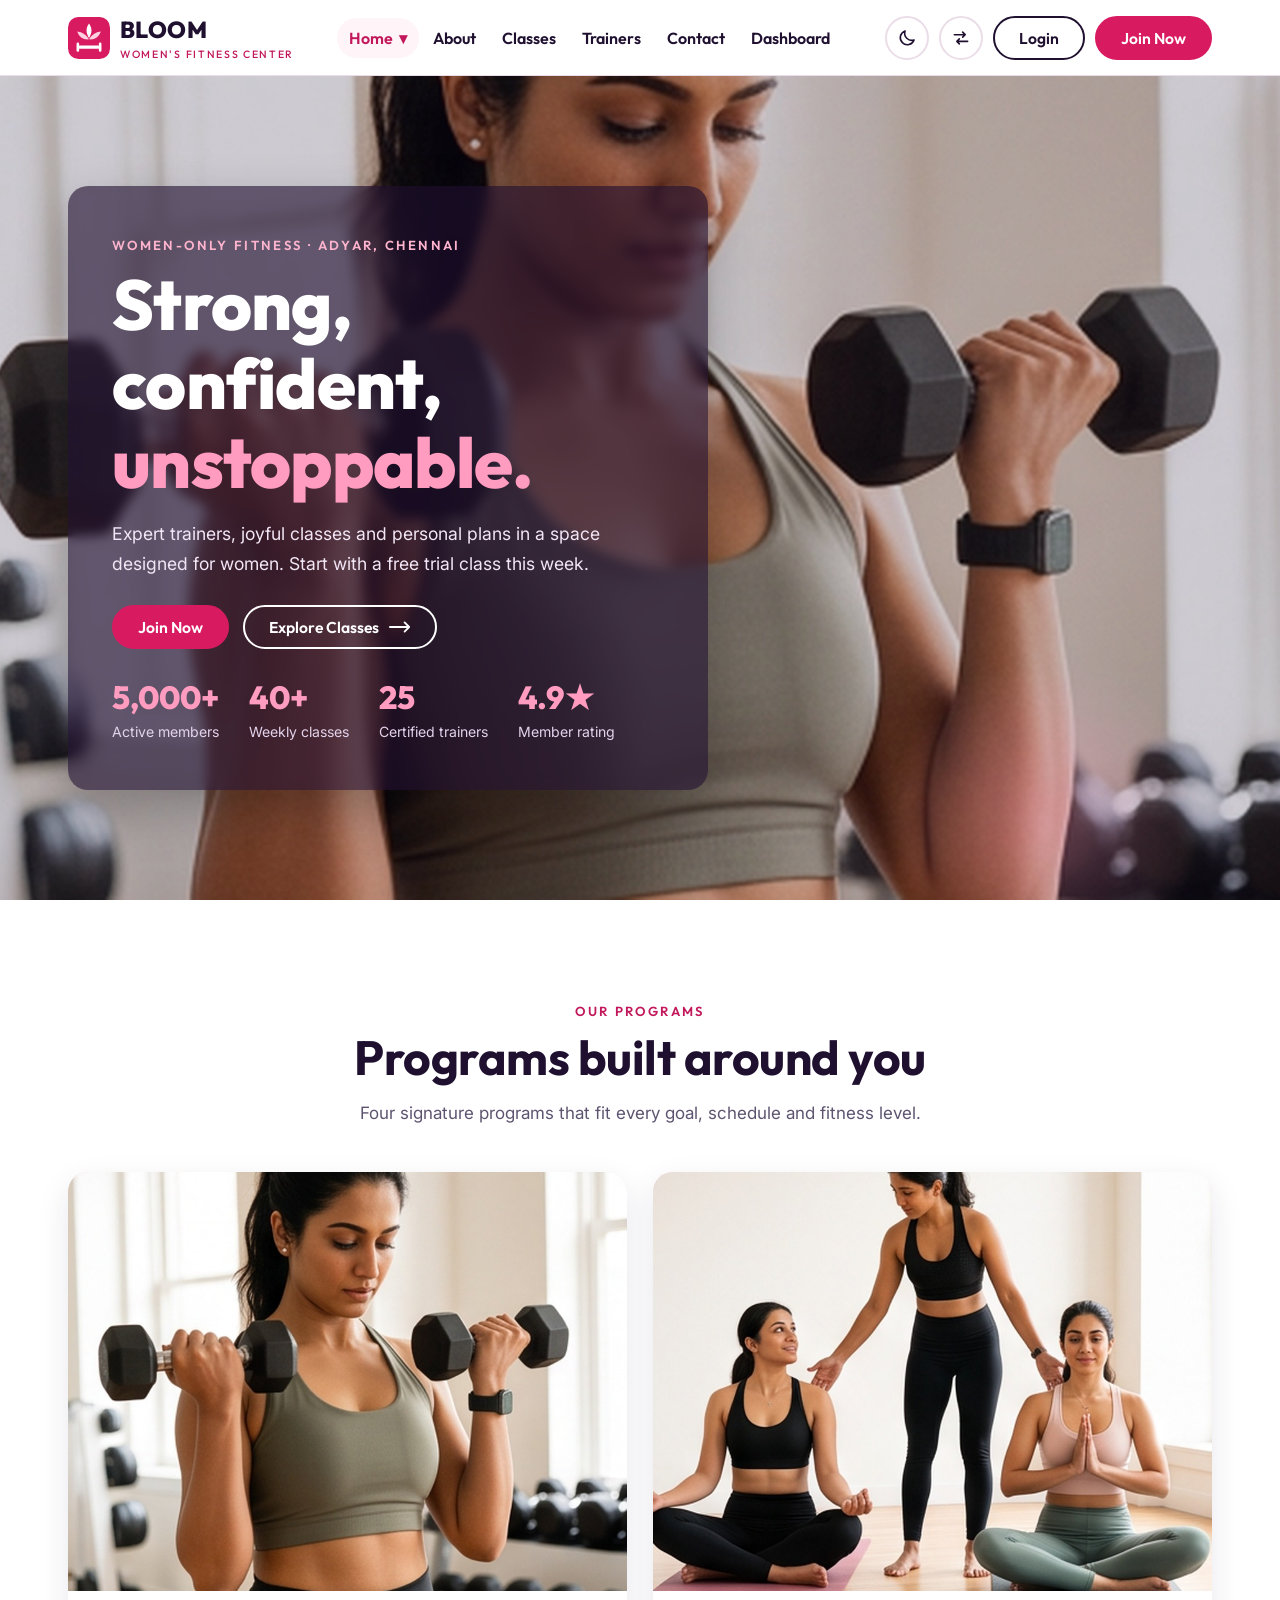
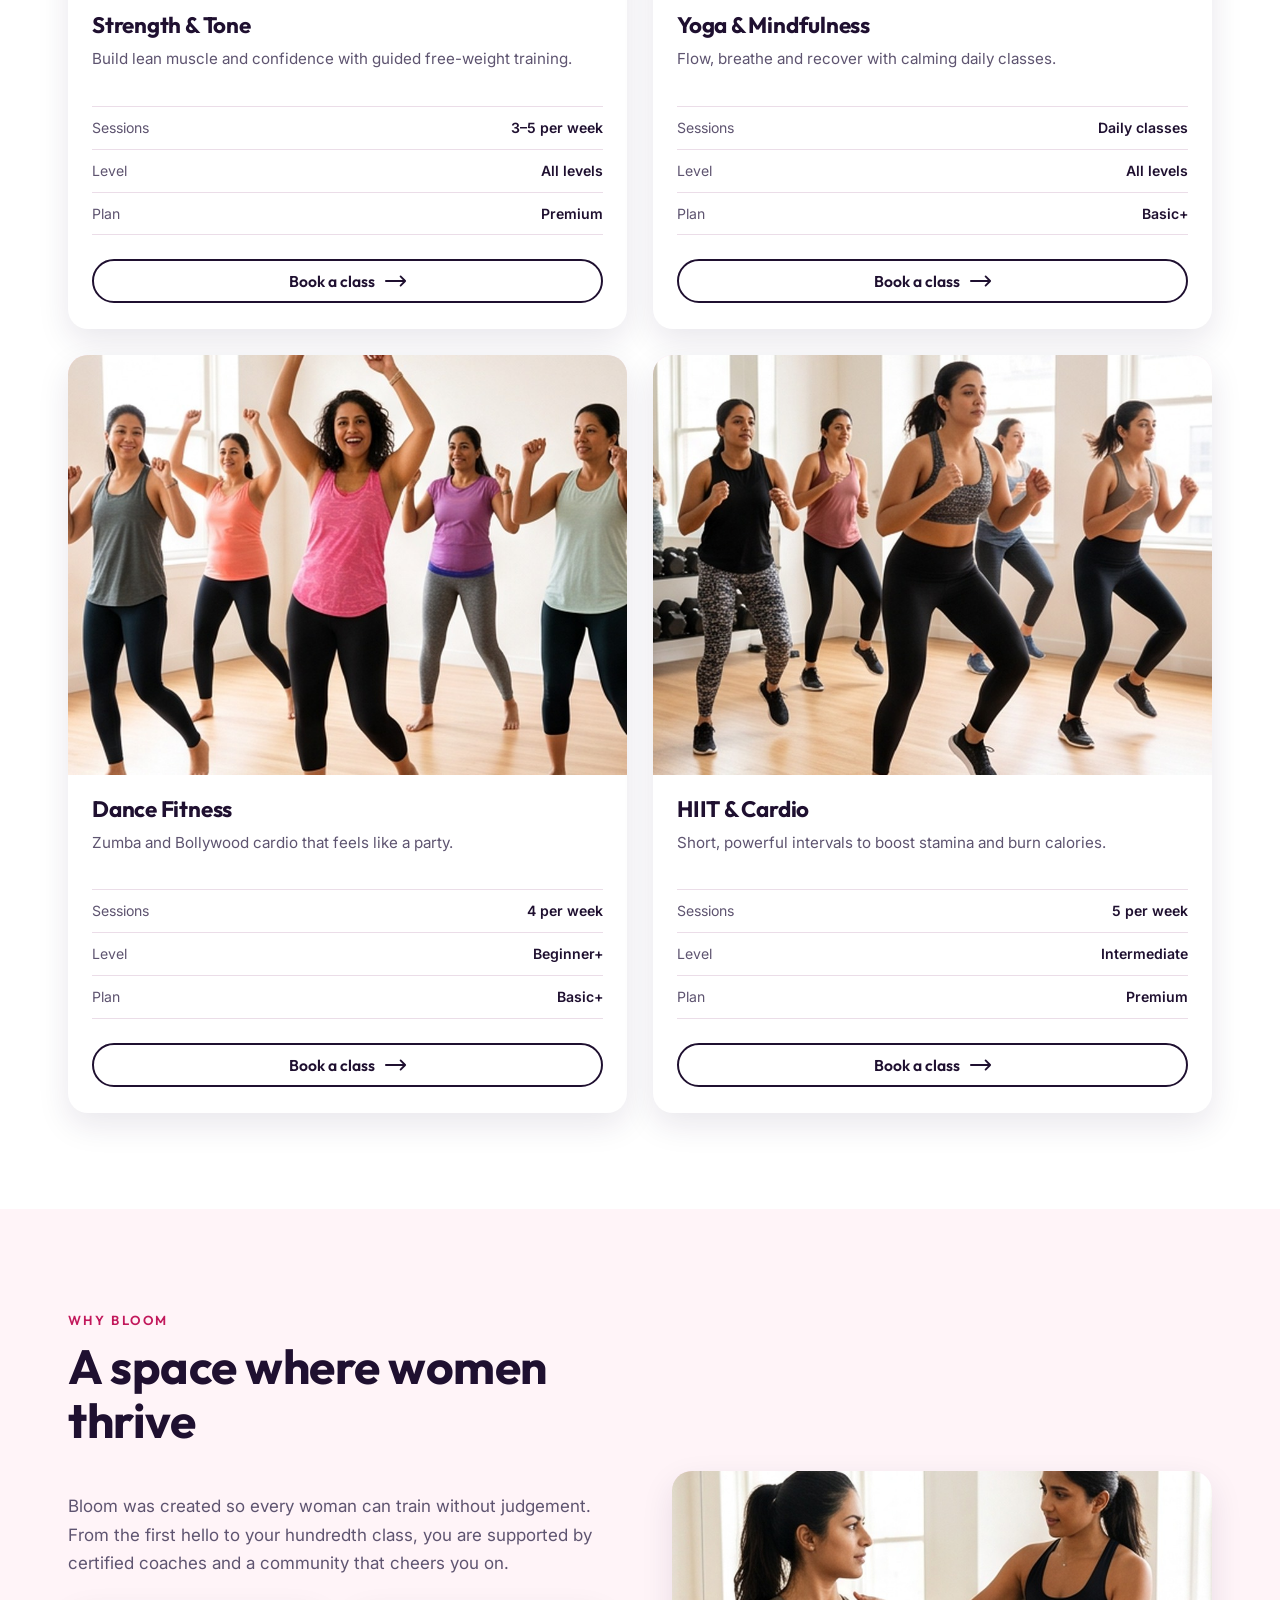
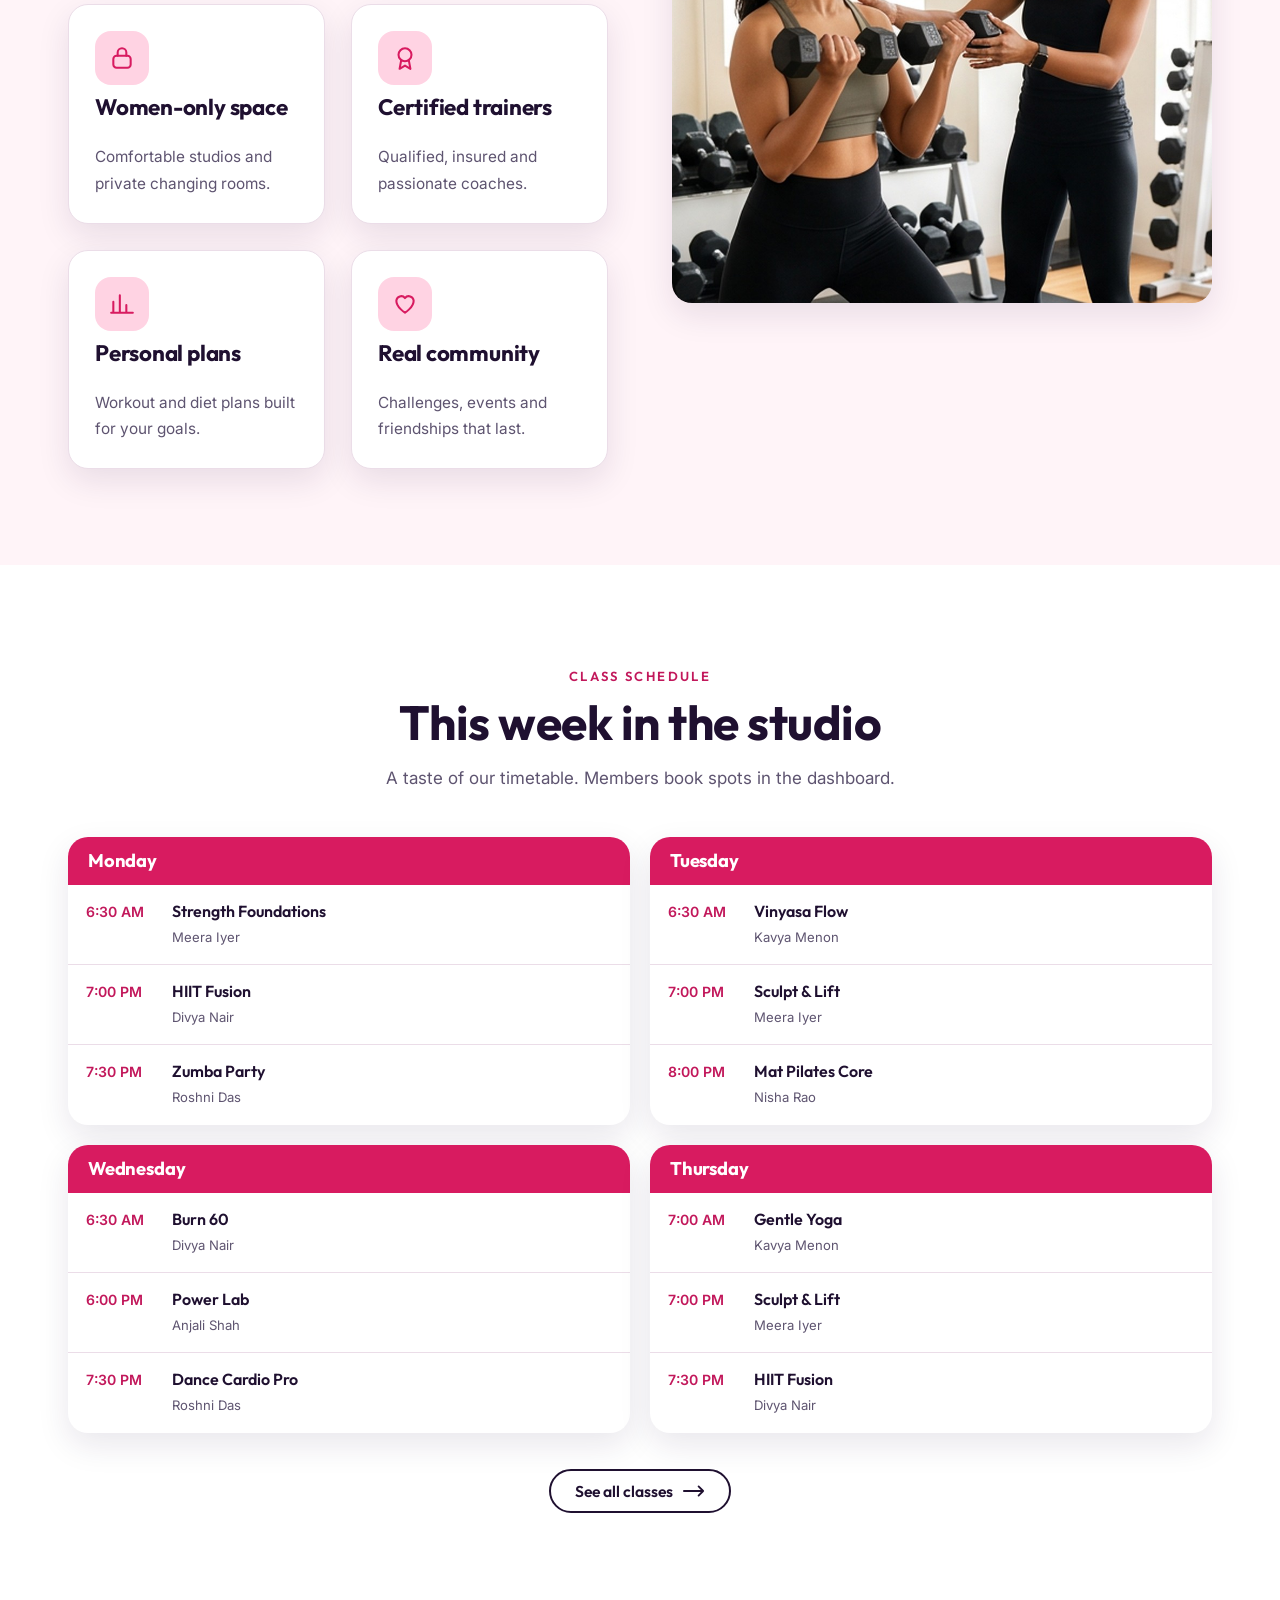
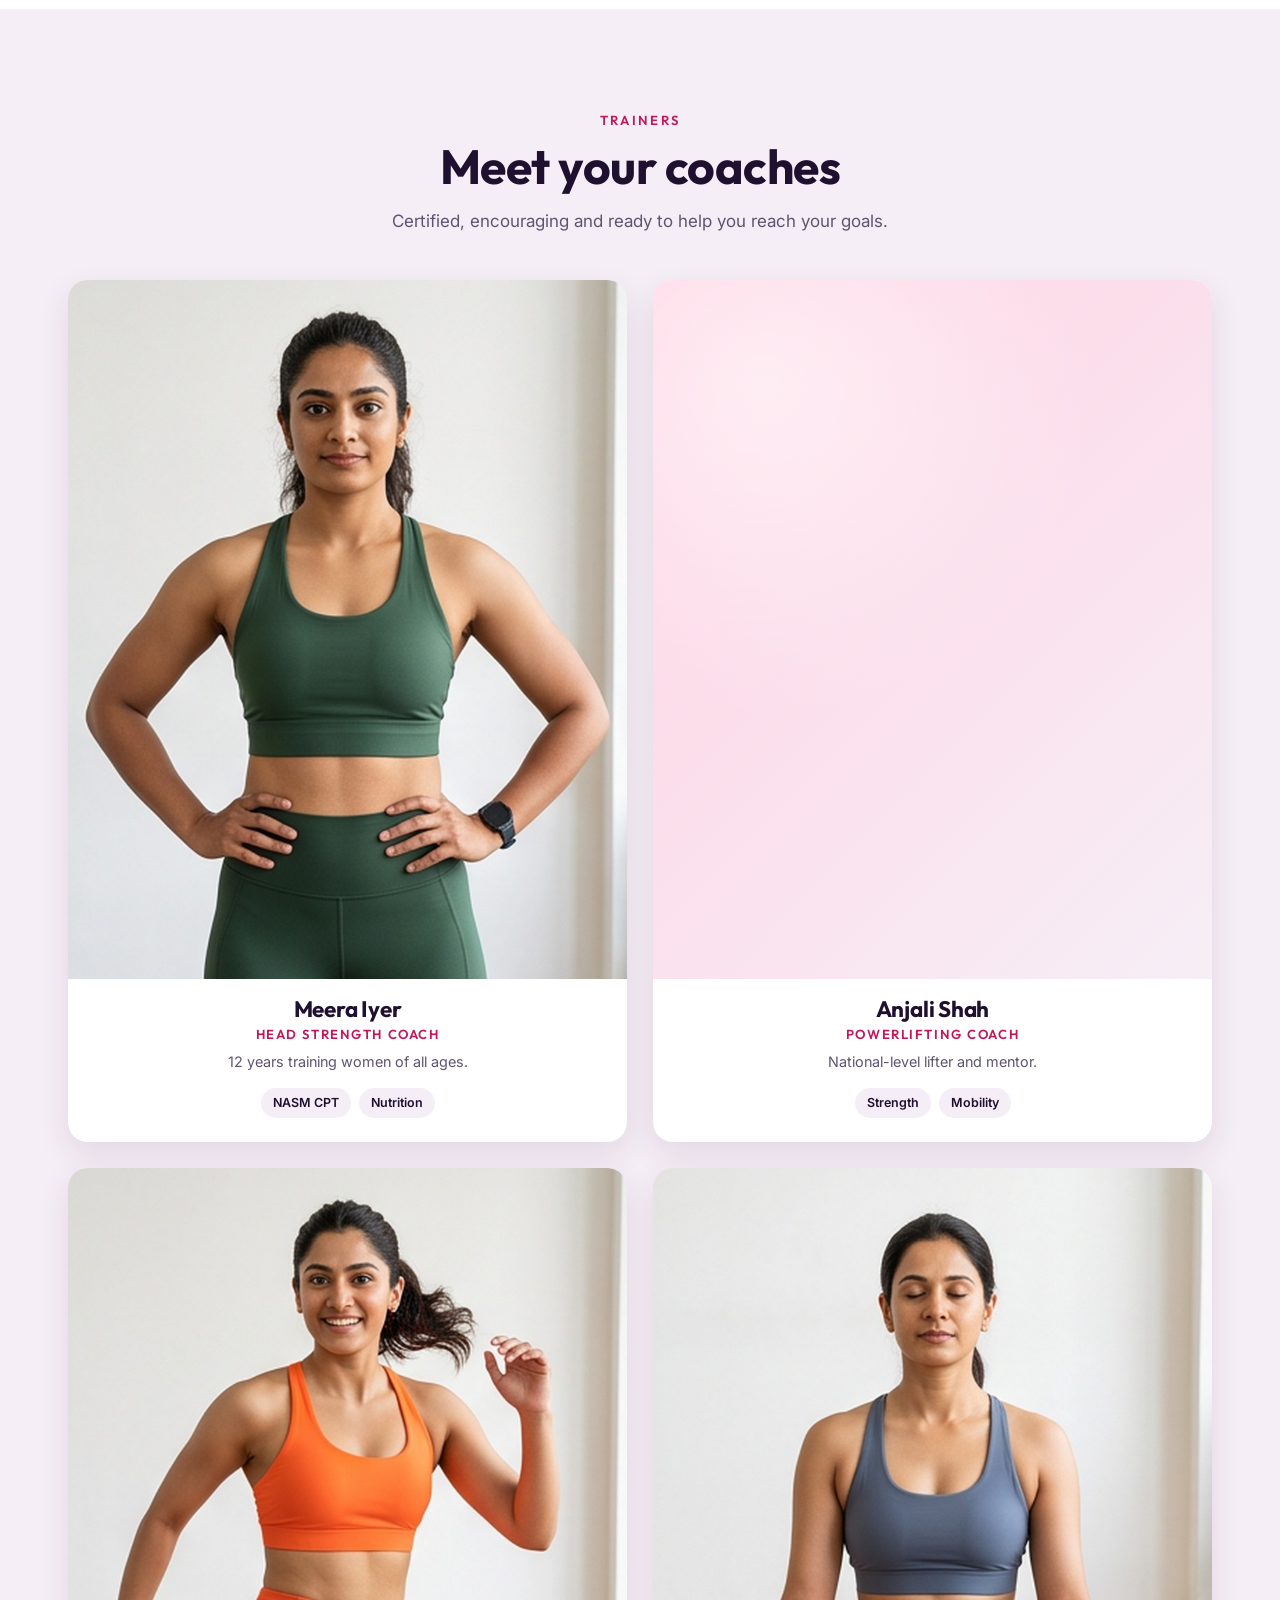
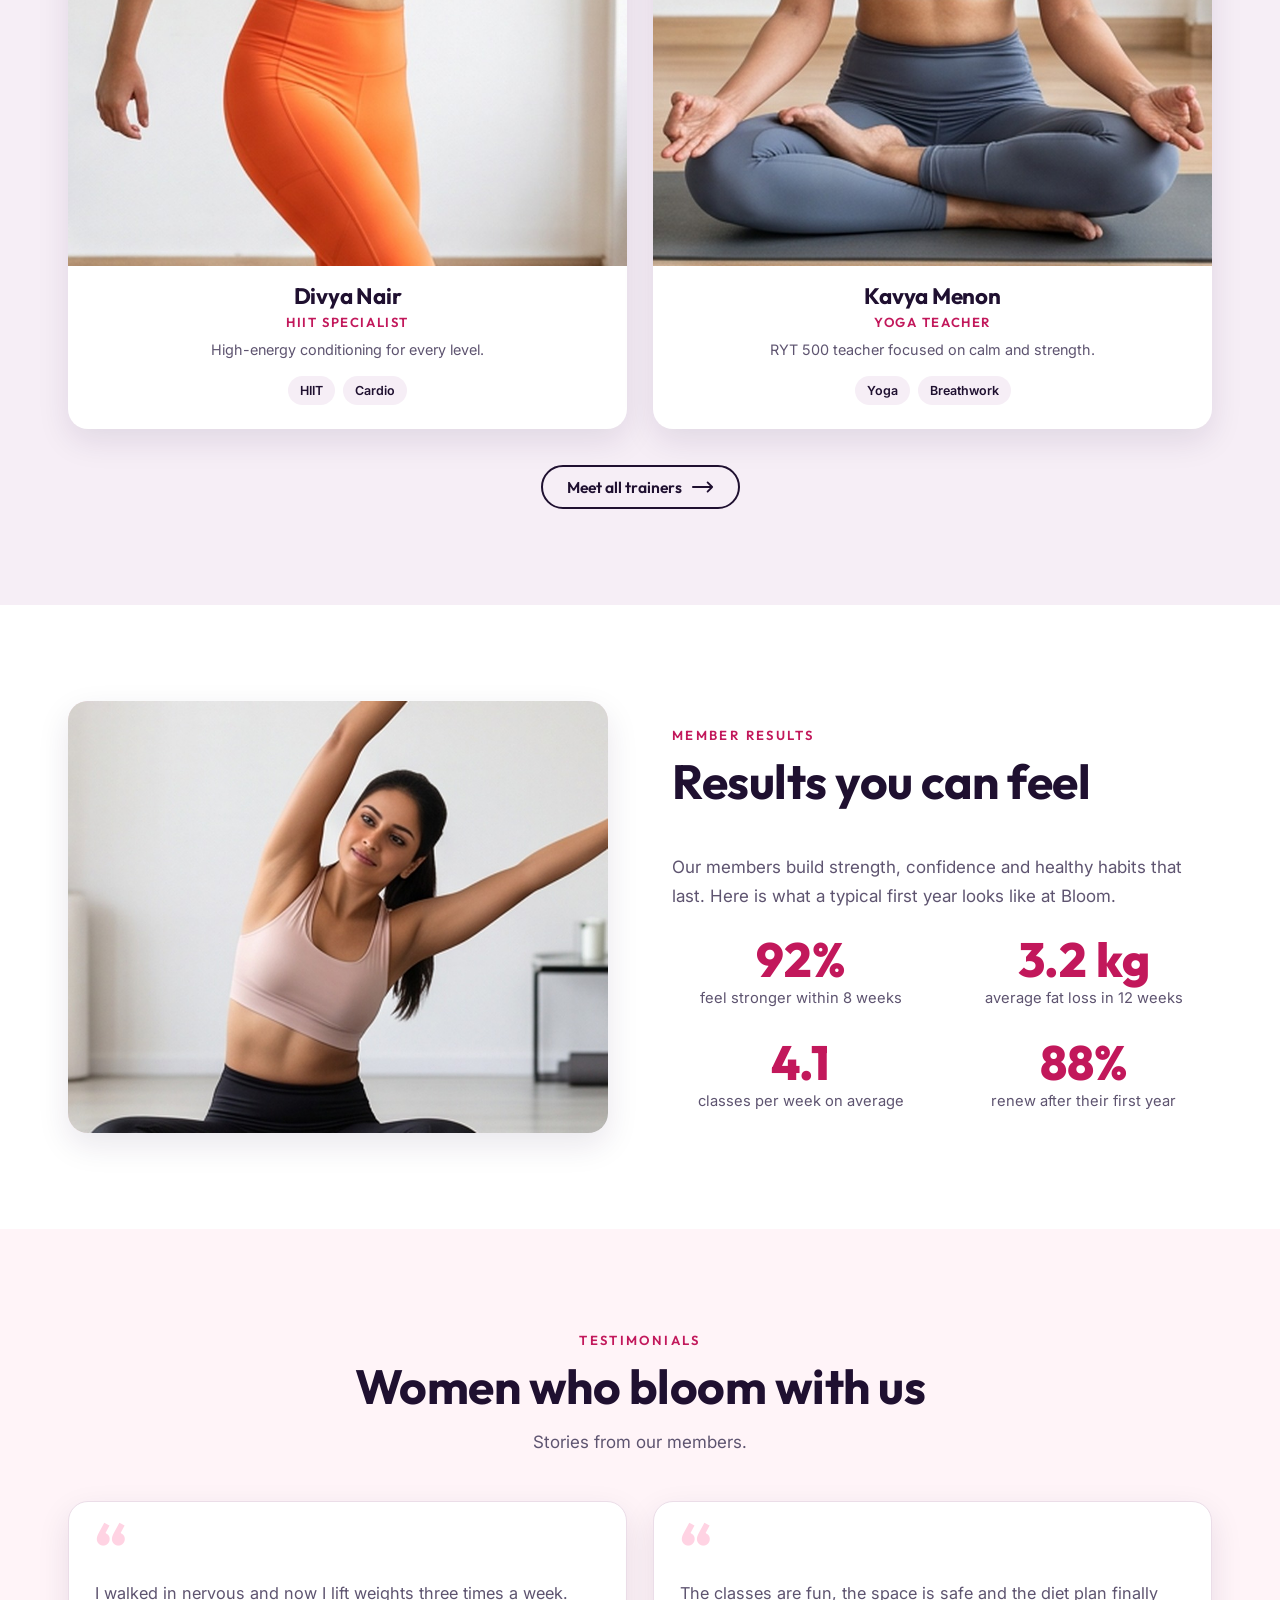
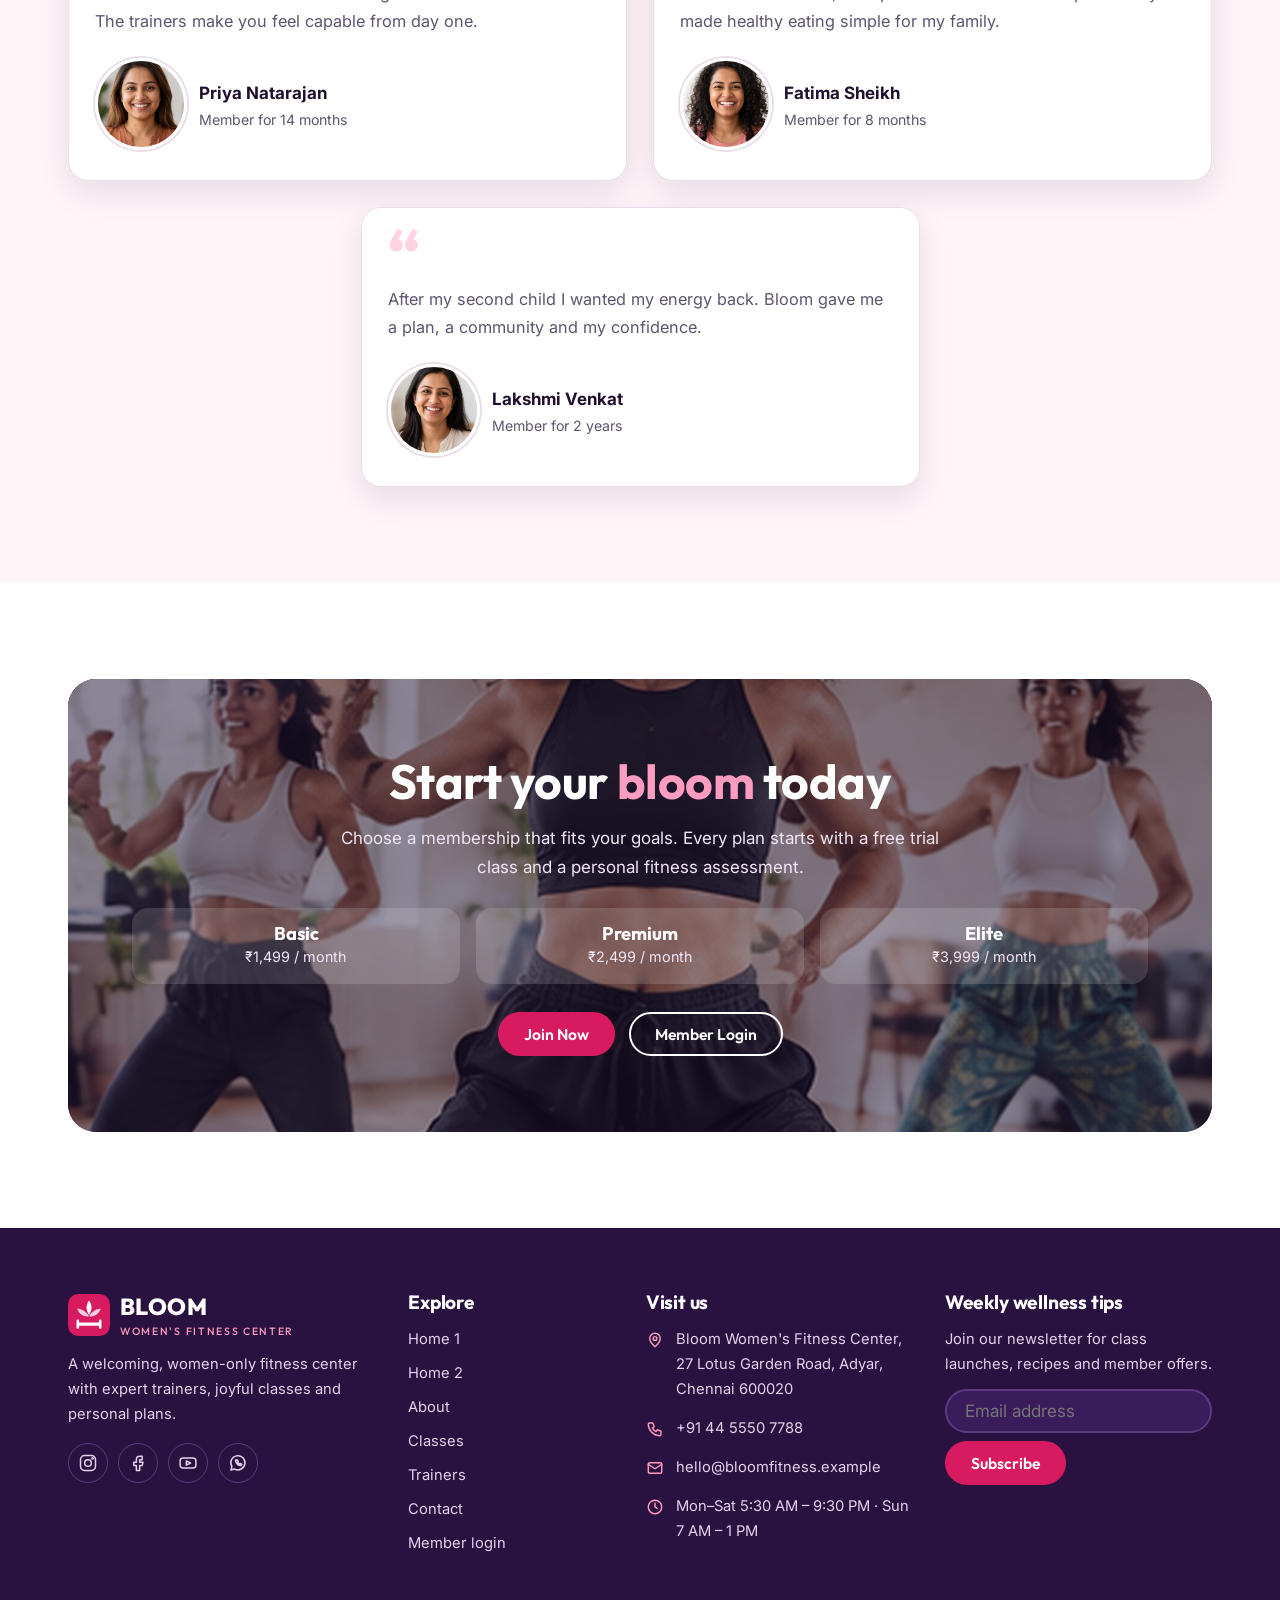
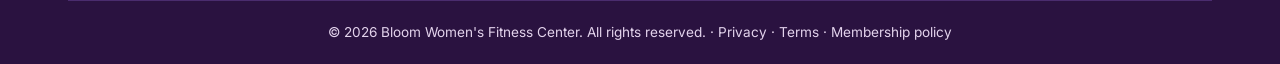
==== commit 5cad2ea1: "first commit" ====
--- a/index.html
+++ b/index.html
@@ -222,7 +222,7 @@
               <div class="slots">
                 <div class="slot">
                   <time>6:30 AM</time>
-                  <div><b>Strength</b><span>Meera Iyer</span></div>
+                  <div><b>Strength Foundations</b><span>Meera Iyer</span></div>
                 </div>
                 <div class="slot">
                   <time>7:00 PM</time>
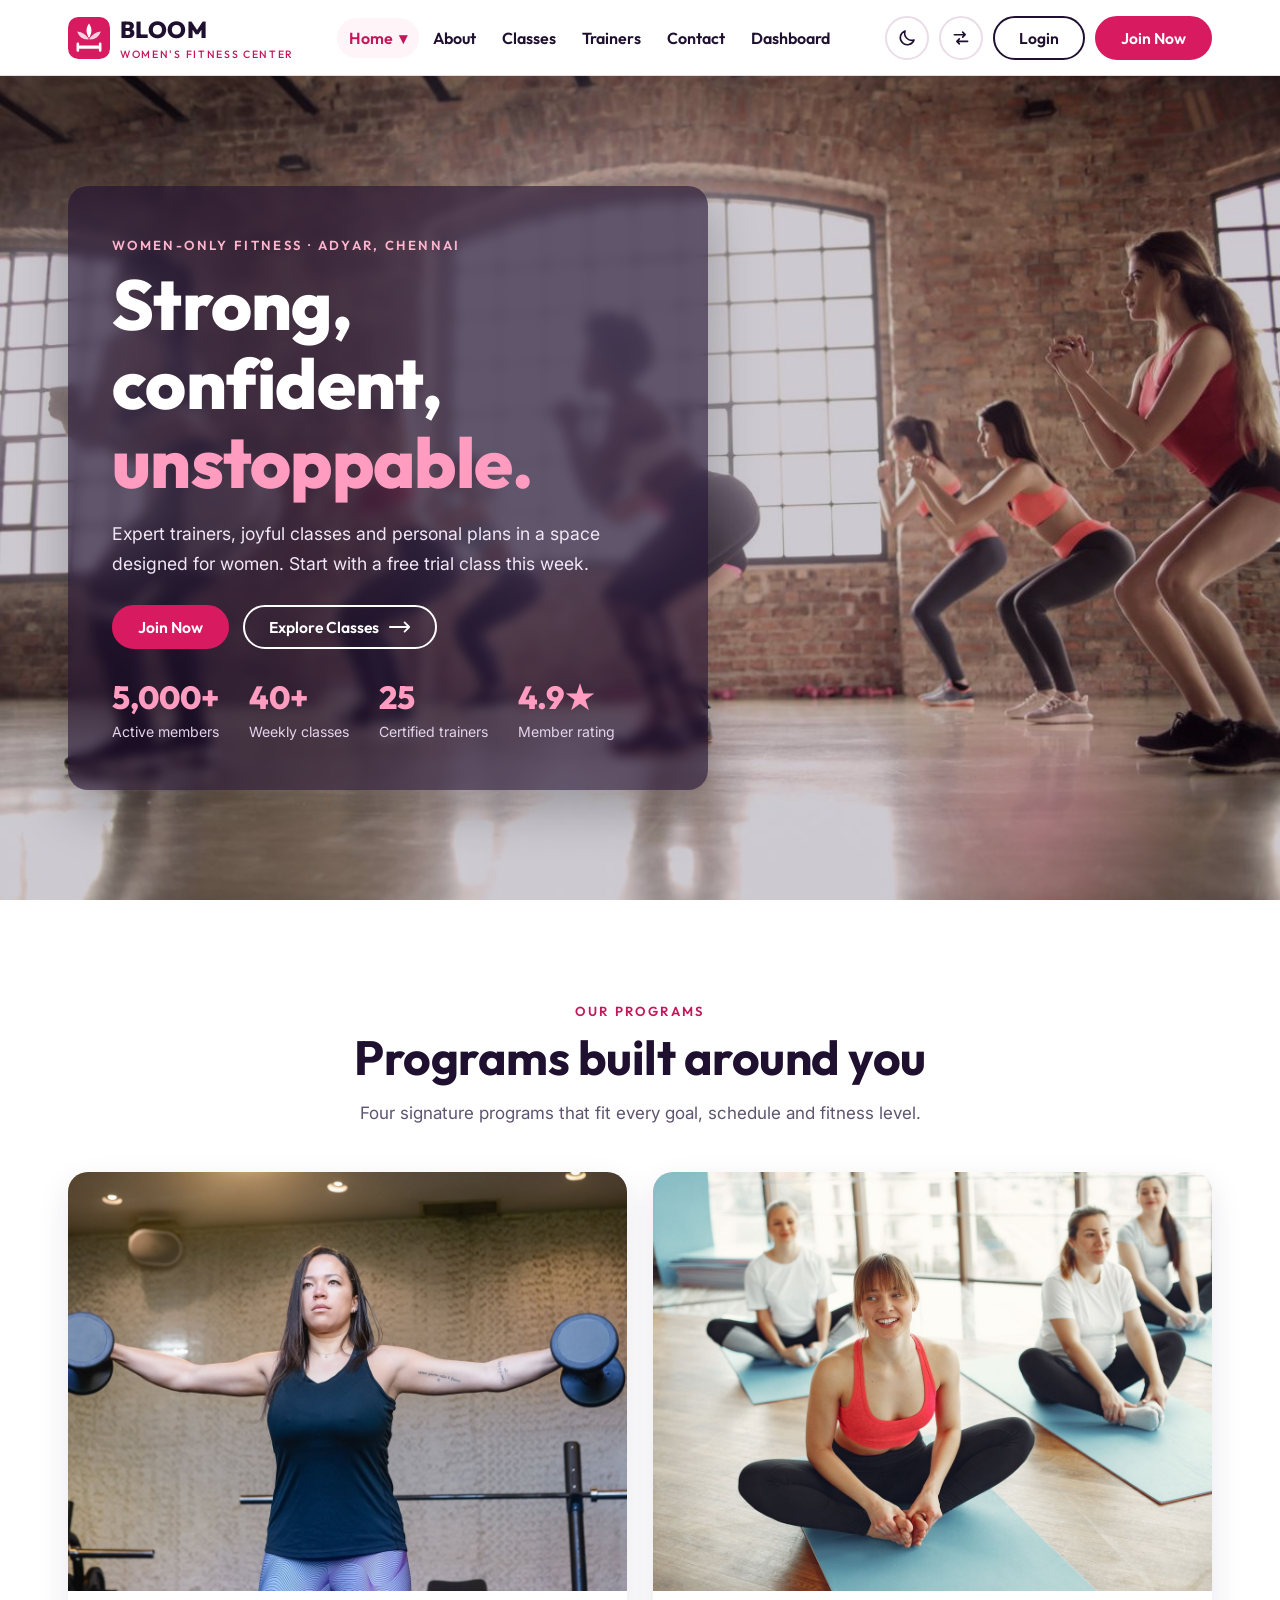
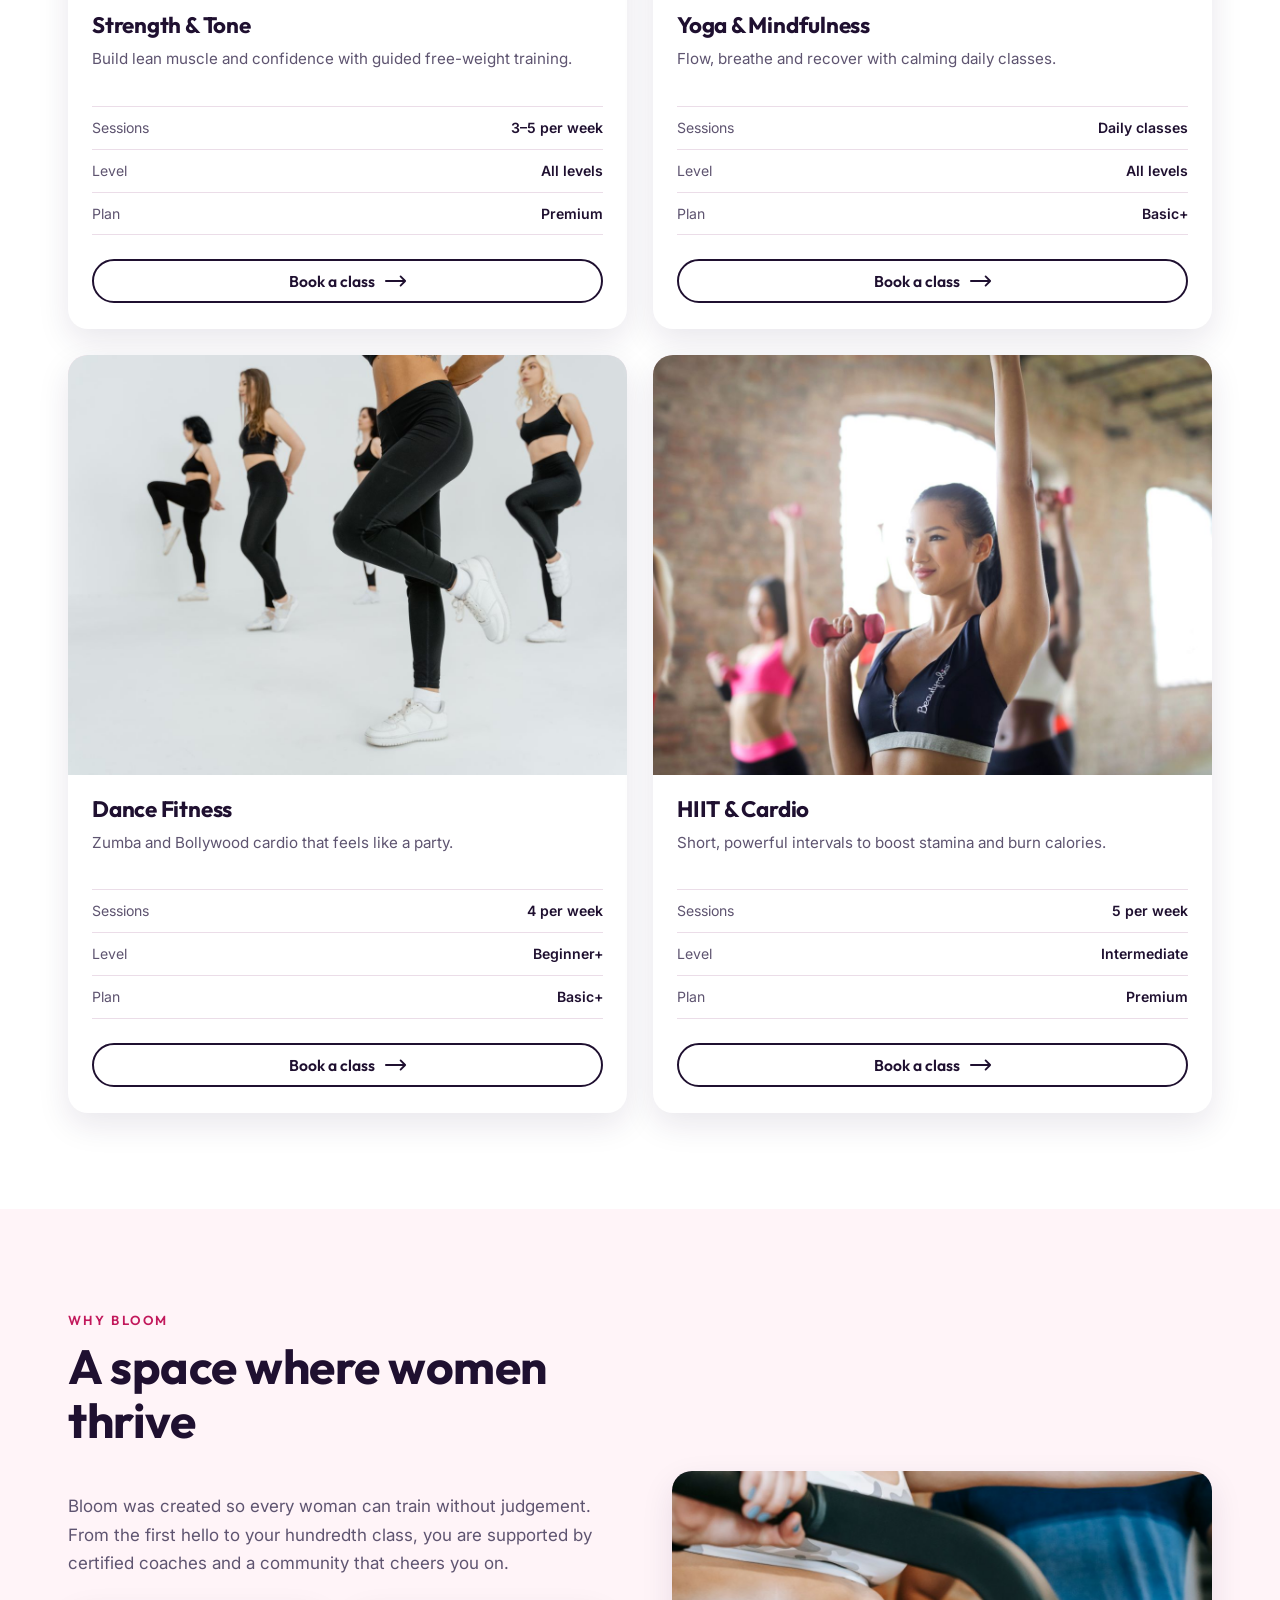
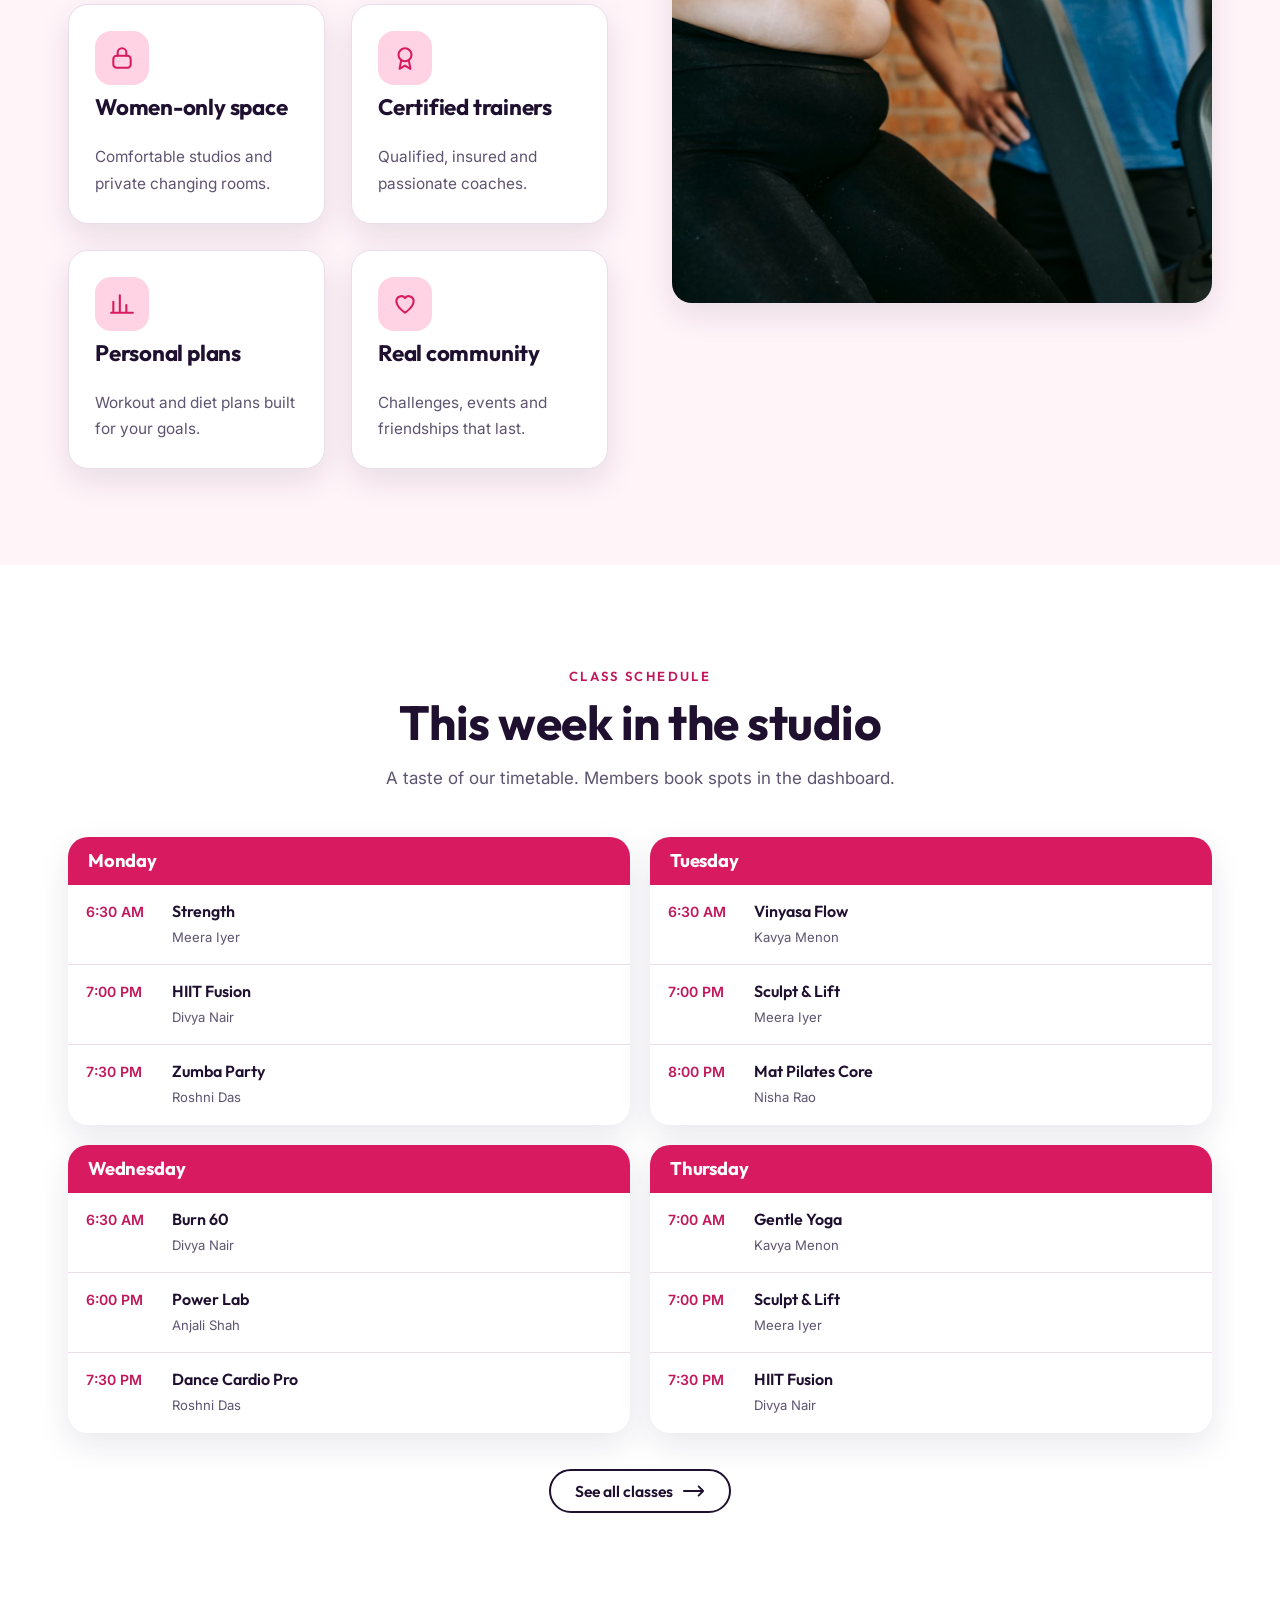
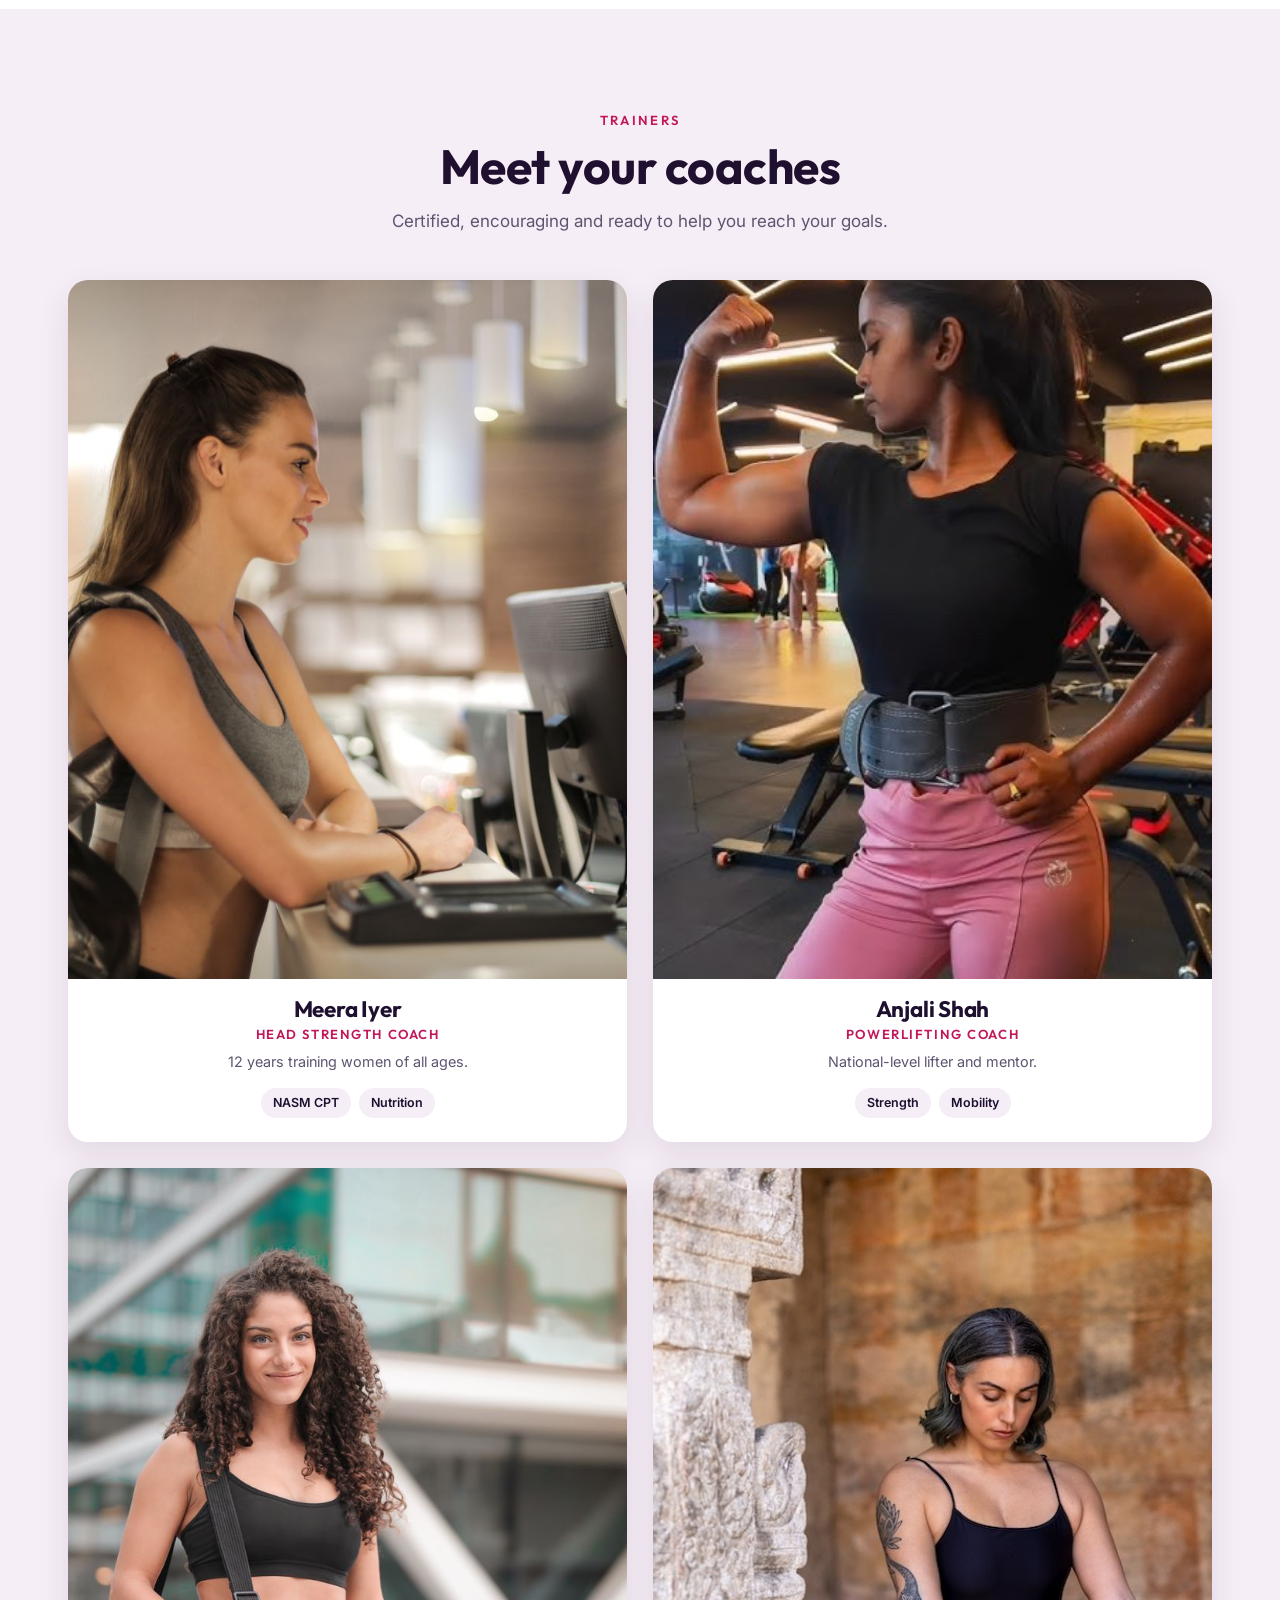
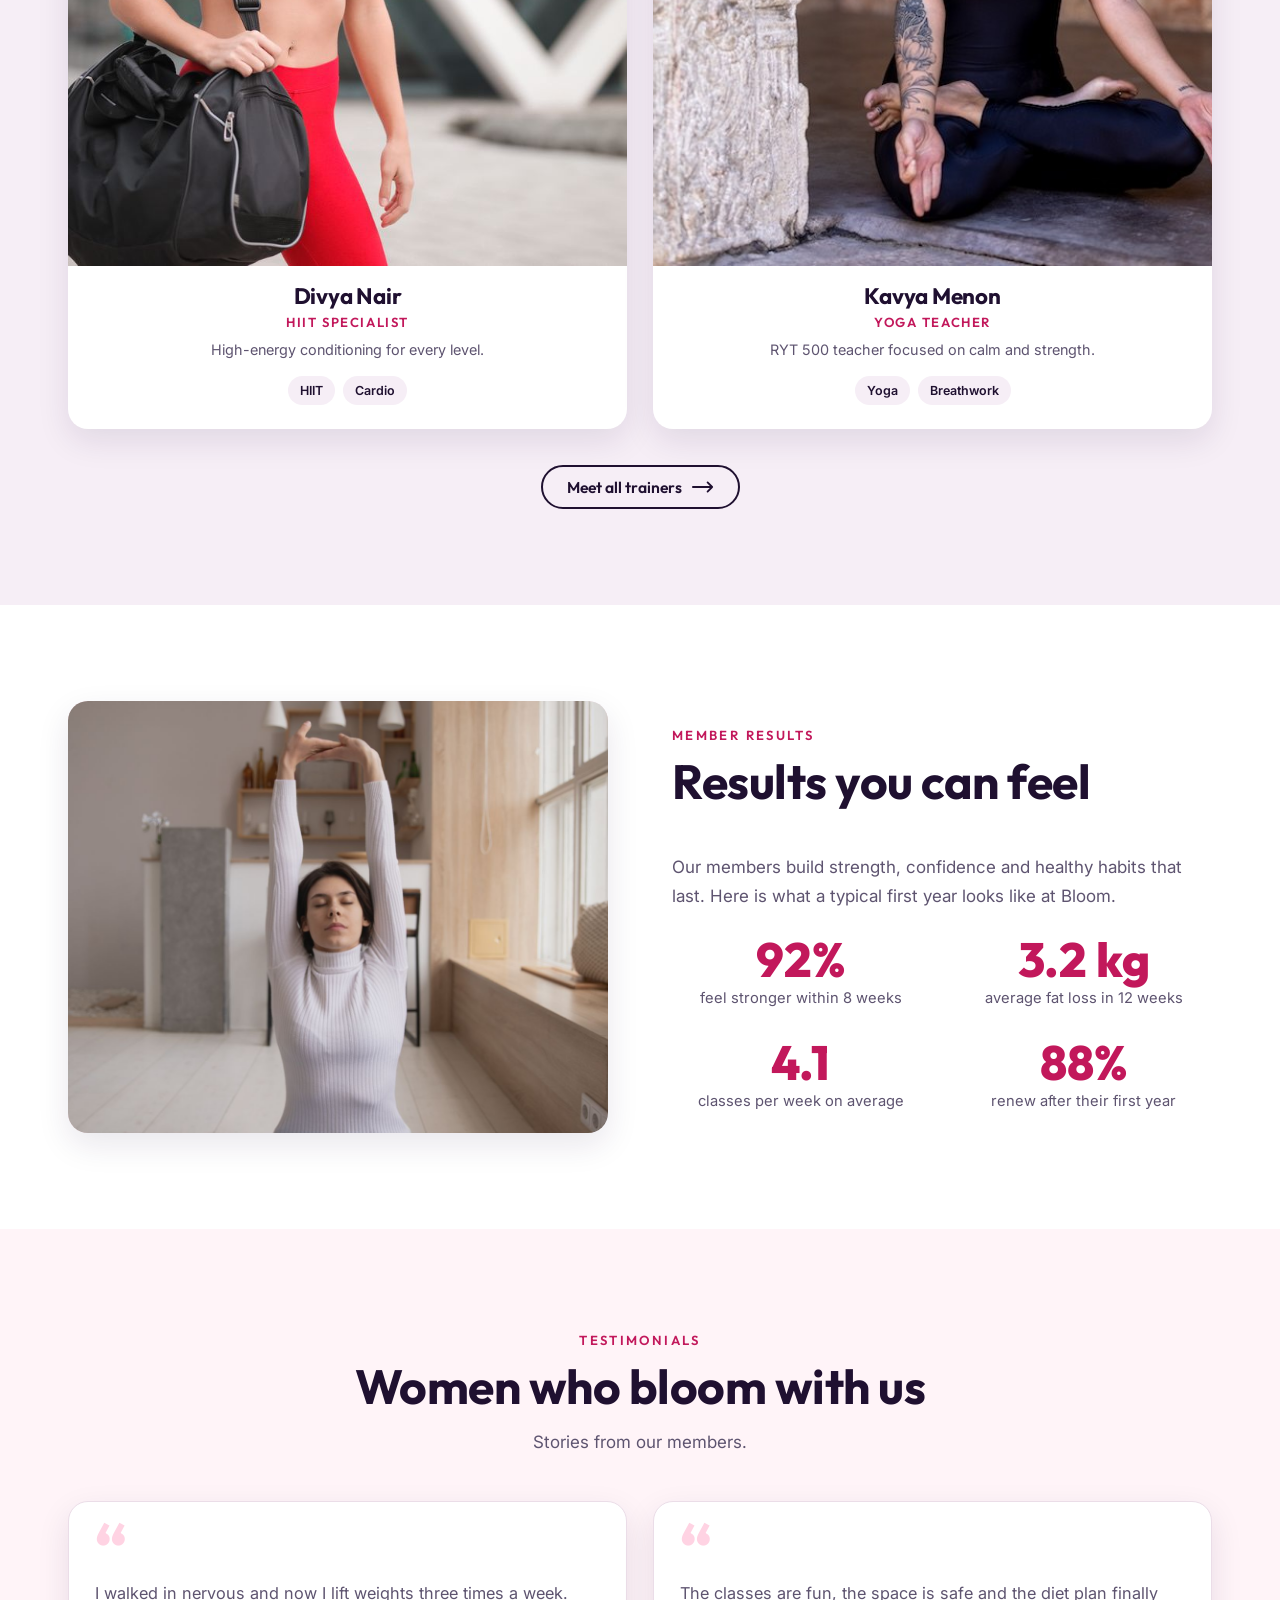
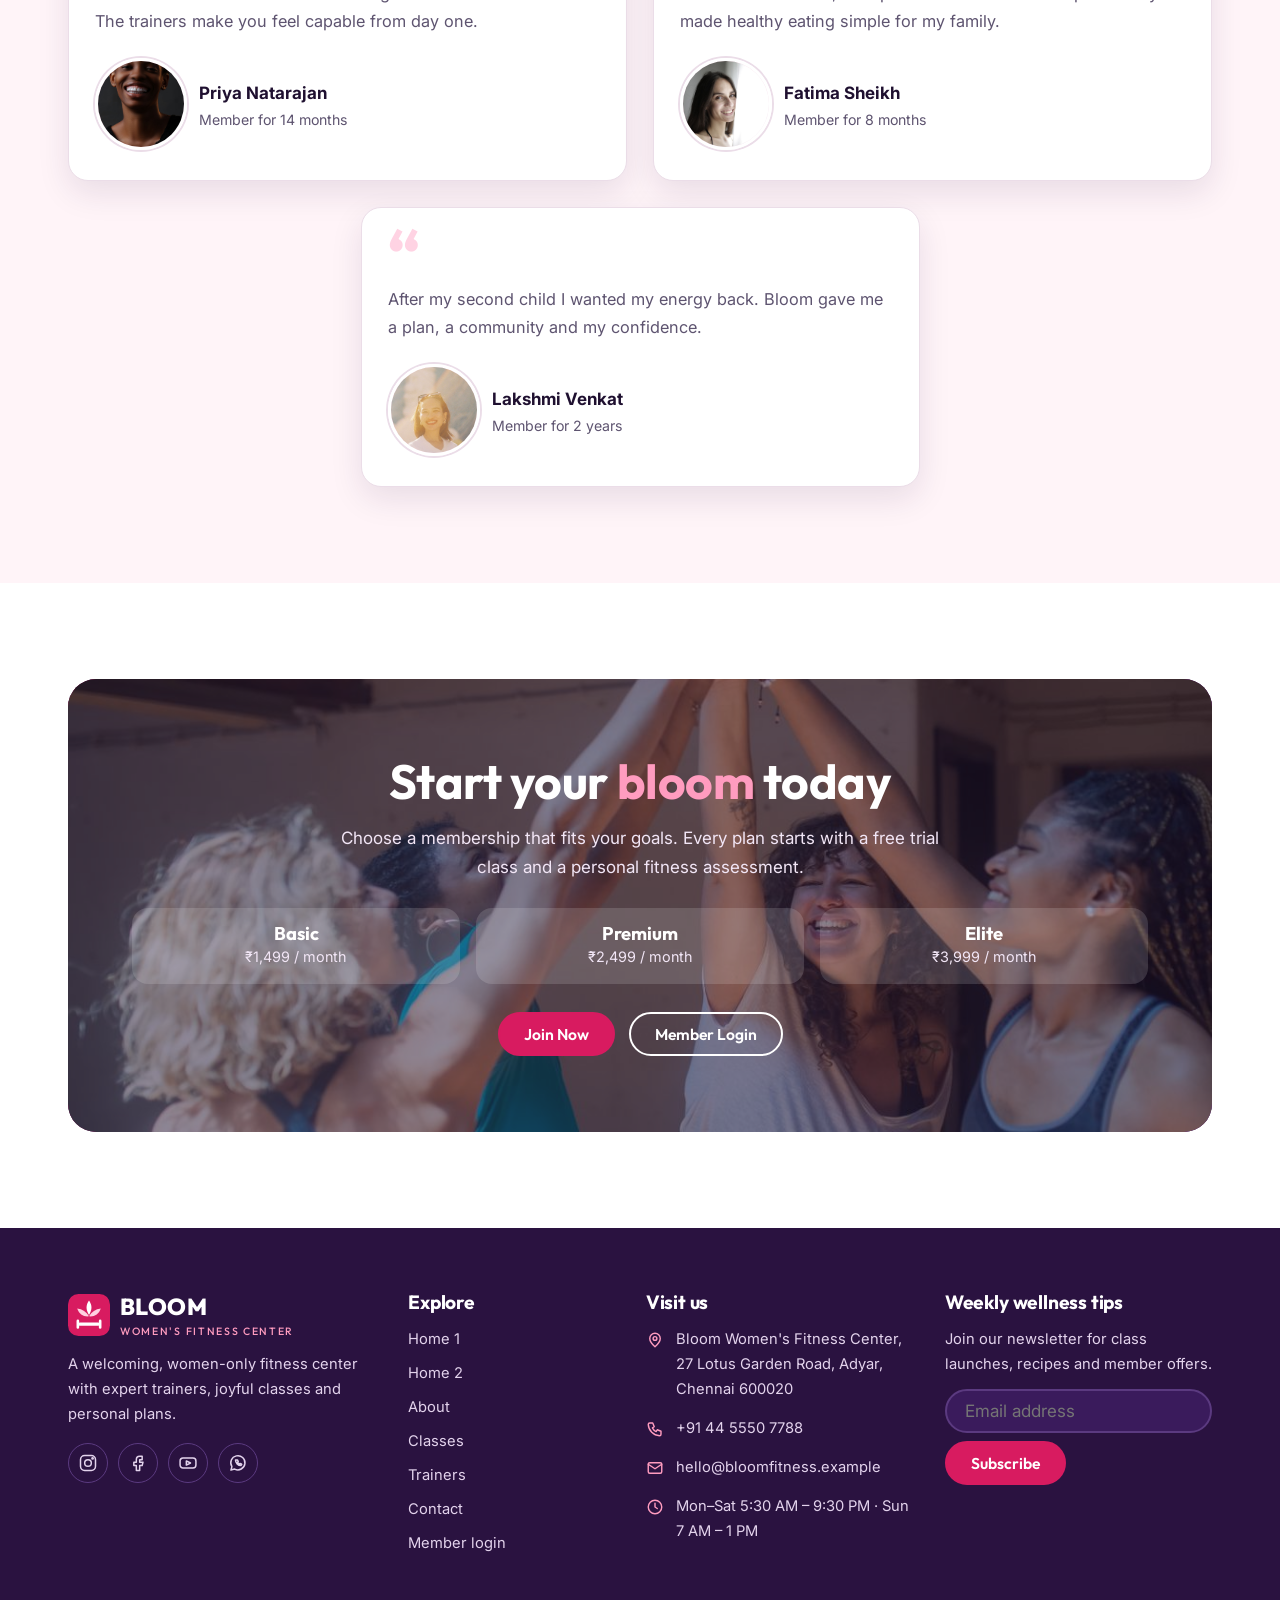
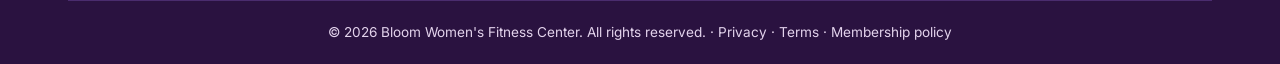
==== commit ab228653: "first commit" ====
--- a/index.html
+++ b/index.html
@@ -222,7 +222,7 @@
               <div class="slots">
                 <div class="slot">
                   <time>6:30 AM</time>
-                  <div><b>Strength Foundations</b><span>Meera Iyer</span></div>
+                  <div><b>Strength</b><span>Meera Iyer</span></div>
                 </div>
                 <div class="slot">
                   <time>7:00 PM</time>
